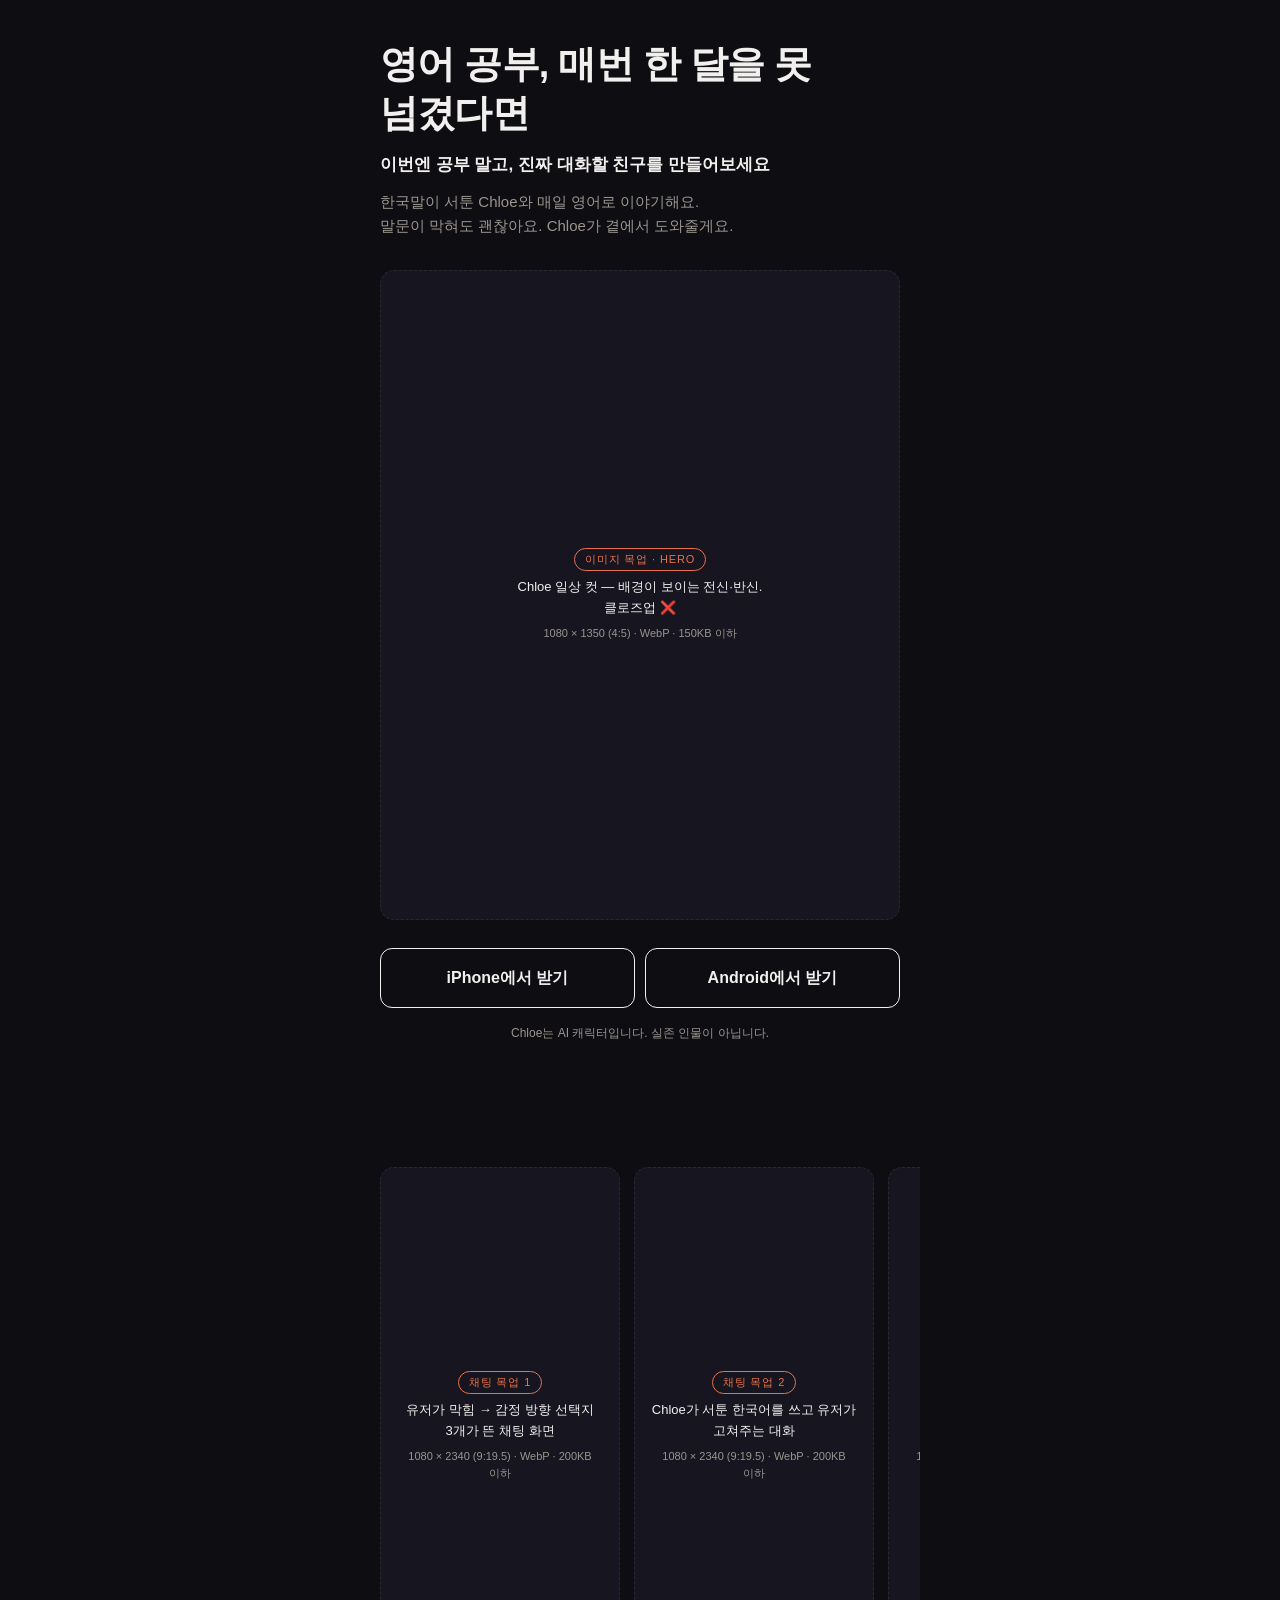
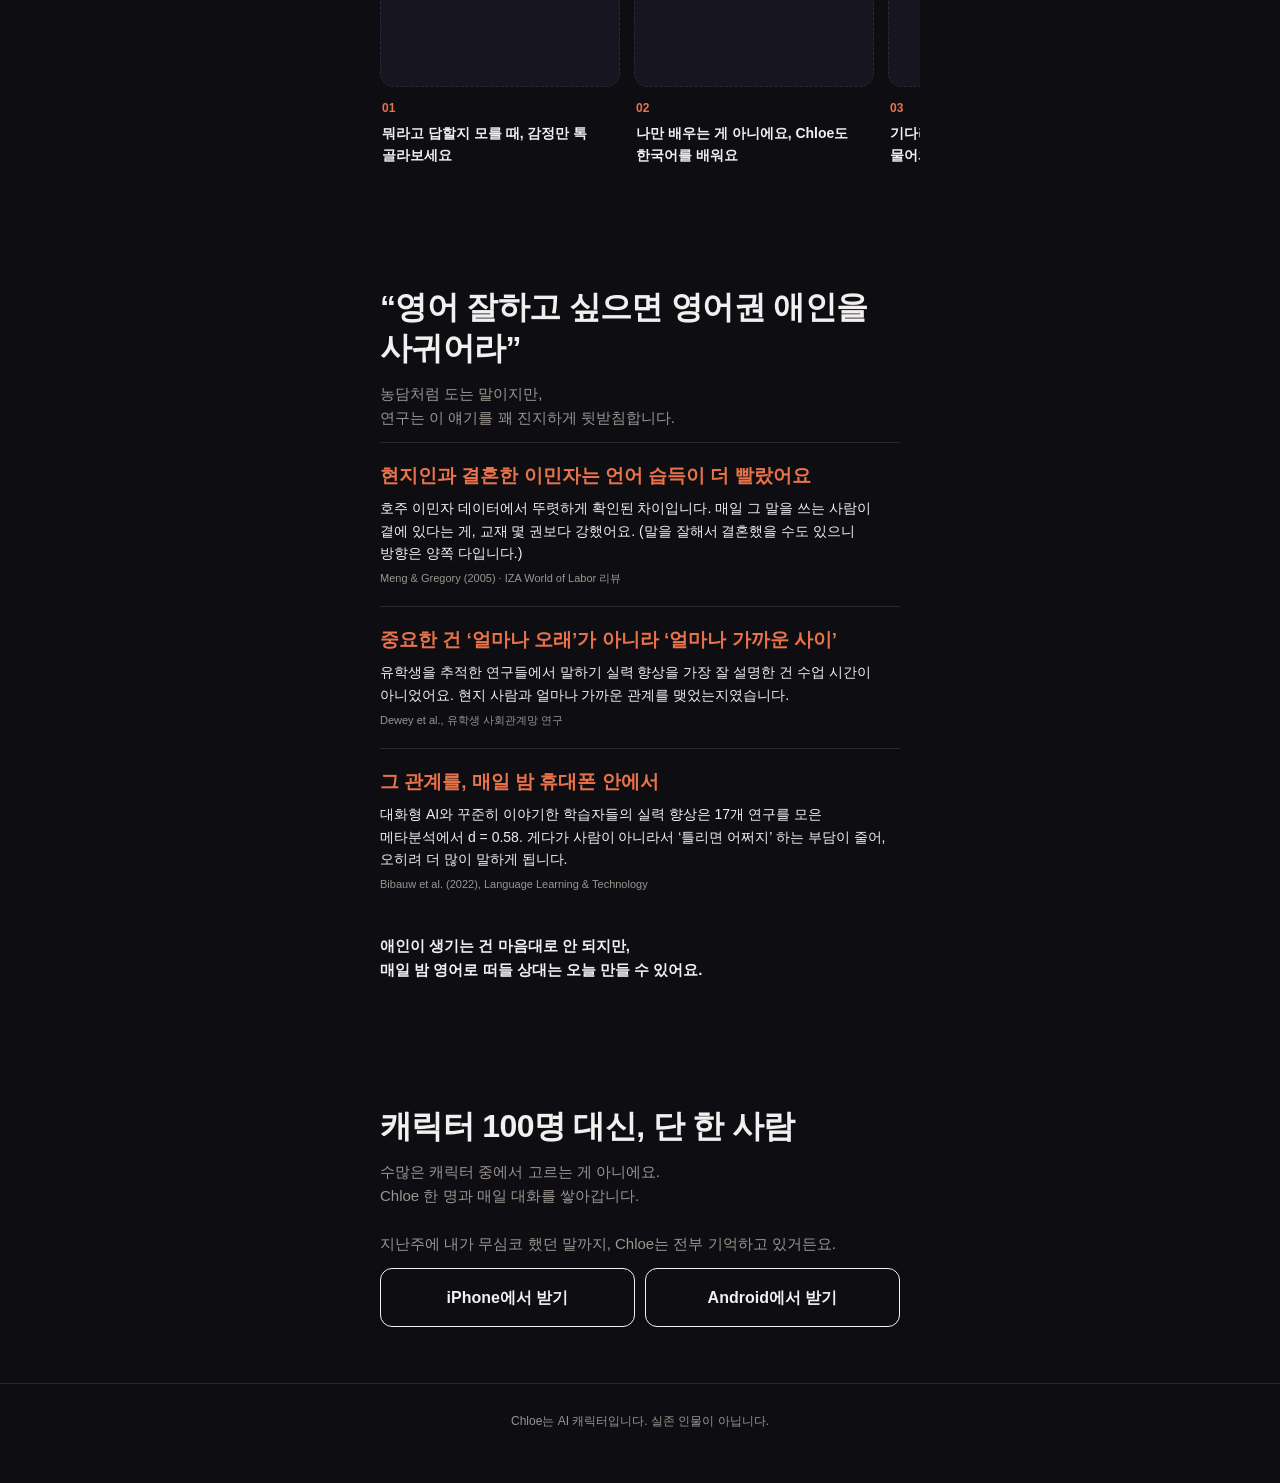
==== a.html @ 4a155a2b "Refactor app.js to simplify landing page script; remove unused copy and HTML structure from index.ht" ====
<!doctype html>
<html lang="ko">
<head>
<meta charset="utf-8">
<meta name="viewport" content="width=device-width, initial-scale=1, viewport-fit=cover">
<title>Chloe</title>
<meta name="robots" content="noindex">
<link rel="stylesheet" href="styles.css">
</head>
<body data-version="a">

<!-- 1스크린 -->
<section class="screen hero">
  <h1>영어 공부, 매번 한 달을 못 넘겼다면</h1>
  <p class="sub">이번엔 공부 말고, 진짜 대화할 친구를 만들어보세요</p>
  <p class="body">한국말이 서툰 Chloe와 매일 영어로 이야기해요.
말문이 막혀도 괜찮아요. Chloe가 곁에서 도와줄게요.</p>

  <div class="mock mock-hero">
    <span class="tag">이미지 목업 · HERO</span>
    <p class="desc">Chloe 일상 컷 — 배경이 보이는 전신·반신. 클로즈업 ❌</p>
    <p class="size">1080 × 1350 (4:5) · WebP · 150KB 이하</p>
  </div>

  <div class="cta">
    <button class="btn" data-download="ios">iPhone에서 받기</button>
    <button class="btn" data-download="android">Android에서 받기</button>
  </div>
  <p class="ai-note">Chloe는 AI 캐릭터입니다. 실존 인물이 아닙니다.</p>
</section>

<!-- 2스크린 -->
<section class="screen chats">
  <div class="chat-rail">
    <div class="chat-item">
      <div class="mock">
        <span class="tag">채팅 목업 1</span>
        <p class="desc">유저가 막힘 → 감정 방향 선택지 3개가 뜬 채팅 화면</p>
        <p class="size">1080 × 2340 (9:19.5) · WebP · 200KB 이하</p>
      </div>
      <p class="caption"><span class="num">01</span>뭐라고 답할지 모를 때, 감정만 톡 골라보세요</p>
    </div>
    <div class="chat-item">
      <div class="mock">
        <span class="tag">채팅 목업 2</span>
        <p class="desc">Chloe가 서툰 한국어를 쓰고 유저가 고쳐주는 대화</p>
        <p class="size">1080 × 2340 (9:19.5) · WebP · 200KB 이하</p>
      </div>
      <p class="caption"><span class="num">02</span>나만 배우는 게 아니에요, Chloe도 한국어를 배워요</p>
    </div>
    <div class="chat-item">
      <div class="mock">
        <span class="tag">채팅 목업 3</span>
        <p class="desc">아침 잠금화면 알림 — 영어 + 한국어 힌트 두 줄</p>
        <p class="size">1080 × 2340 (9:19.5) · WebP · 200KB 이하</p>
      </div>
      <p class="caption"><span class="num">03</span>기다리지 않아도, 먼저 안부를 물어와요</p>
    </div>
  </div>
</section>

<!-- 근거 (A안 전용) -->
<section class="screen proof">
  <h2>“영어 잘하고 싶으면 영어권 애인을 사귀어라”</h2>
  <p class="body">농담처럼 도는 말이지만,
연구는 이 얘기를 꽤 진지하게 뒷받침합니다.</p>

  <div class="proof-item">
    <p class="stat">현지인과 결혼한 이민자는 언어 습득이 더 빨랐어요</p>
    <p class="label">호주 이민자 데이터에서 뚜렷하게 확인된 차이입니다. 매일 그 말을 쓰는 사람이 곁에 있다는 게, 교재 몇 권보다 강했어요. (말을 잘해서 결혼했을 수도 있으니 방향은 양쪽 다입니다.)</p>
    <p class="src">Meng &amp; Gregory (2005) · IZA World of Labor 리뷰</p>
  </div>
  <div class="proof-item">
    <p class="stat">중요한 건 ‘얼마나 오래’가 아니라 ‘얼마나 가까운 사이’</p>
    <p class="label">유학생을 추적한 연구들에서 말하기 실력 향상을 가장 잘 설명한 건 수업 시간이 아니었어요. 현지 사람과 얼마나 가까운 관계를 맺었는지였습니다.</p>
    <p class="src">Dewey et al., 유학생 사회관계망 연구</p>
  </div>
  <div class="proof-item">
    <p class="stat">그 관계를, 매일 밤 휴대폰 안에서</p>
    <p class="label">대화형 AI와 꾸준히 이야기한 학습자들의 실력 향상은 17개 연구를 모은 메타분석에서 d = 0.58. 게다가 사람이 아니라서 ‘틀리면 어쩌지’ 하는 부담이 줄어, 오히려 더 많이 말하게 됩니다.</p>
    <p class="src">Bibauw et al. (2022), Language Learning &amp; Technology</p>
  </div>

  <p class="body proof-close">애인이 생기는 건 마음대로 안 되지만,
매일 밤 영어로 떠들 상대는 오늘 만들 수 있어요.</p>
</section>

<!-- 3스크린 -->
<section class="screen closing">
  <h2>캐릭터 100명 대신, 단 한 사람</h2>
  <p class="body">수많은 캐릭터 중에서 고르는 게 아니에요.
Chloe 한 명과 매일 대화를 쌓아갑니다.

지난주에 내가 무심코 했던 말까지, Chloe는 전부 기억하고 있거든요.</p>
  <div class="cta">
    <button class="btn" data-download="ios">iPhone에서 받기</button>
    <button class="btn" data-download="android">Android에서 받기</button>
  </div>
</section>

<footer>
  <p>Chloe는 AI 캐릭터입니다. 실존 인물이 아닙니다.</p>
</footer>

<!-- 모달 -->
<div class="overlay" data-overlay hidden>
  <div class="modal" role="dialog" aria-modal="true" aria-labelledby="modal-title">
    <button class="close" data-close aria-label="닫기">&times;</button>

    <div data-step="1">
      <h3 id="modal-title">아직 출시 준비 중이에요</h3>
      <p>Chloe는 지금 친구들을 만날 준비를 열심히 하고 있어요.<br>이메일을 남겨주시면 정식 출시 때 <b>첫 달 50% 할인 쿠폰</b>을 가장 먼저 보내드릴게요.</p>
      <form data-email-form>
        <input type="email" name="email" required autocomplete="email" placeholder="이메일 주소를 입력해 주세요" aria-label="이메일 주소">
        <button class="btn btn-primary" type="submit">할인 쿠폰 &amp; 알림 받기</button>
      </form>
    </div>

    <div data-step="2" hidden>
      <h3>고맙습니다 ✓</h3>
      <p>출시되는 날, 50% 할인 쿠폰과 함께 가장 먼저 연락드릴게요.</p>
      <button class="btn btn-primary" data-close>닫기</button>
    </div>
  </div>
</div>

<script src="app.js"></script>
</body>
</html>
---- styles.css ----
:root{
  --bg:#0e0d12; --fg:#f2f0ee; --dim:#9a958f; --line:#2a2830;
  --accent:#e8734a; --card:#171520;
}
*{box-sizing:border-box}
[hidden]{display:none!important}
html{-webkit-text-size-adjust:100%}
body{
  margin:0; background:var(--bg); color:var(--fg);
  font-family:-apple-system,BlinkMacSystemFont,"Apple SD Gothic Neo","Pretendard",
    "Noto Sans KR","Malgun Gothic",sans-serif;
  line-height:1.6; word-break:keep-all;
}
h1,h2,h3{margin:0 0 12px; line-height:1.3; letter-spacing:-.02em}
p{margin:0 0 12px}

.screen{padding:56px 20px; max-width:560px; margin:0 auto}
.hero{min-height:100svh; display:flex; flex-direction:column; justify-content:center; padding-top:40px}
h1{font-size:30px; font-weight:800}
h2{font-size:26px; font-weight:800}
.sub{font-size:17px; color:var(--fg); font-weight:600; white-space:pre-line}
.body{font-size:15px; color:var(--dim); white-space:pre-line}

/* 이미지 목업 */
.mock{
  border:1px dashed var(--line); border-radius:14px; background:var(--card);
  display:flex; flex-direction:column; align-items:center; justify-content:center;
  text-align:center; padding:16px; gap:6px; color:var(--dim);
}
.mock-hero{aspect-ratio:4/5; width:100%; margin:20px 0 28px}
.mock .tag{
  font-size:11px; letter-spacing:.08em; color:var(--accent);
  border:1px solid var(--accent); border-radius:99px; padding:2px 10px;
}
.mock .desc{font-size:13px; color:var(--fg); margin:0; max-width:34ch}
.mock .size{font-size:11px; color:var(--dim); margin:0; font-variant-numeric:tabular-nums}

/* CTA */
.cta{display:flex; flex-direction:column; gap:10px}
.btn{
  font:inherit; font-weight:700; font-size:16px; color:var(--fg);
  background:transparent; border:1.5px solid var(--fg); border-radius:12px;
  padding:16px; cursor:pointer; width:100%;
}
.btn:active{transform:scale(.985)}
.btn-primary{background:var(--accent); border-color:var(--accent); color:#fff}
.ai-note{margin-top:16px; font-size:12px; color:var(--dim); text-align:center}

/* 2스크린 채팅 목업 */
.chats{padding-left:0; padding-right:0}
.chat-rail{
  display:flex; gap:14px; overflow-x:auto; scroll-snap-type:x mandatory;
  padding:0 20px 8px; -webkit-overflow-scrolling:touch;
}
.chat-rail::-webkit-scrollbar{display:none}
.chat-item{flex:0 0 74%; max-width:280px; scroll-snap-align:center}
.chat-item .mock{aspect-ratio:9/19.5}
.caption{font-size:14px; font-weight:600; margin:12px 2px 0}
.num{color:var(--accent); font-size:12px; font-weight:700; display:block; margin-bottom:4px}

/* 근거 섹션 */
.proof-item{border-top:1px solid var(--line); padding:18px 0}
.proof-item .stat{font-size:19px; font-weight:800; color:var(--accent); margin:0 0 6px}
.proof-item .label{font-size:14px; margin:0 0 6px}
.proof-close{margin-top:22px; color:var(--fg); font-weight:600}
.proof-item .src{font-size:11px; color:var(--dim); margin:0}

footer{padding:28px 20px 40px; text-align:center; color:var(--dim); font-size:12px; border-top:1px solid var(--line)}

/* 모달 */
.overlay{
  position:fixed; inset:0; background:rgba(0,0,0,.72); z-index:10;
  display:flex; align-items:flex-end; justify-content:center; padding:0;
}
.modal{
  background:var(--card); border-radius:20px 20px 0 0; padding:28px 20px 32px;
  width:100%; max-width:480px; position:relative;
  animation:up .22s ease-out;
}
@keyframes up{from{transform:translateY(24px); opacity:0}}
.modal h3{font-size:21px}
.modal p{font-size:14px; color:var(--dim)}
.close{
  position:absolute; top:10px; right:12px; background:none; border:0;
  color:var(--dim); font-size:26px; line-height:1; cursor:pointer; padding:6px;
}
input[type=email]{
  font:inherit; width:100%; padding:15px; margin:16px 0 10px;
  background:var(--bg); border:1px solid var(--line); border-radius:12px; color:var(--fg);
}
input[type=email]:focus{outline:none; border-color:var(--accent)}

@media (min-width:600px){
  h1{font-size:38px} h2{font-size:32px}
  .cta{flex-direction:row}
  .overlay{align-items:center; padding:20px}
  .modal{border-radius:20px}
  .chat-item{flex:0 0 240px}
}
@media (prefers-reduced-motion:reduce){*{animation:none!important}}
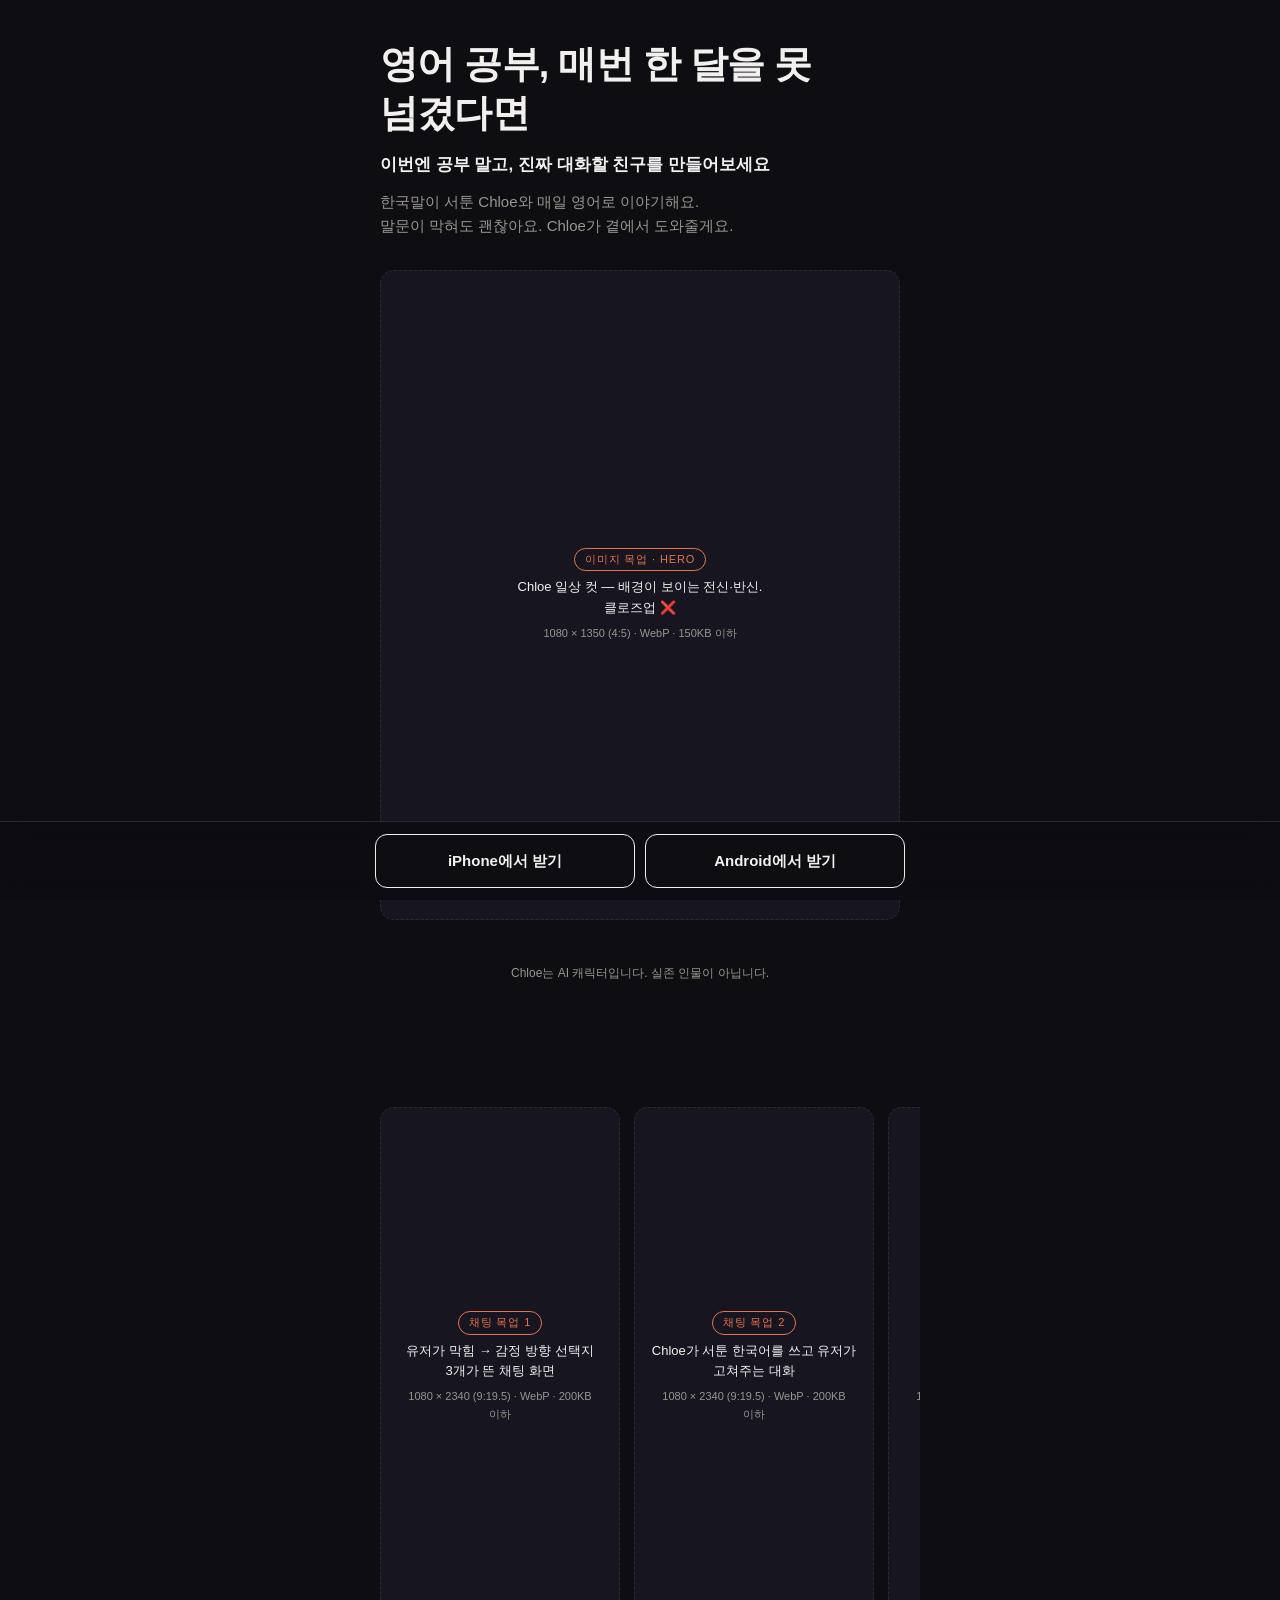
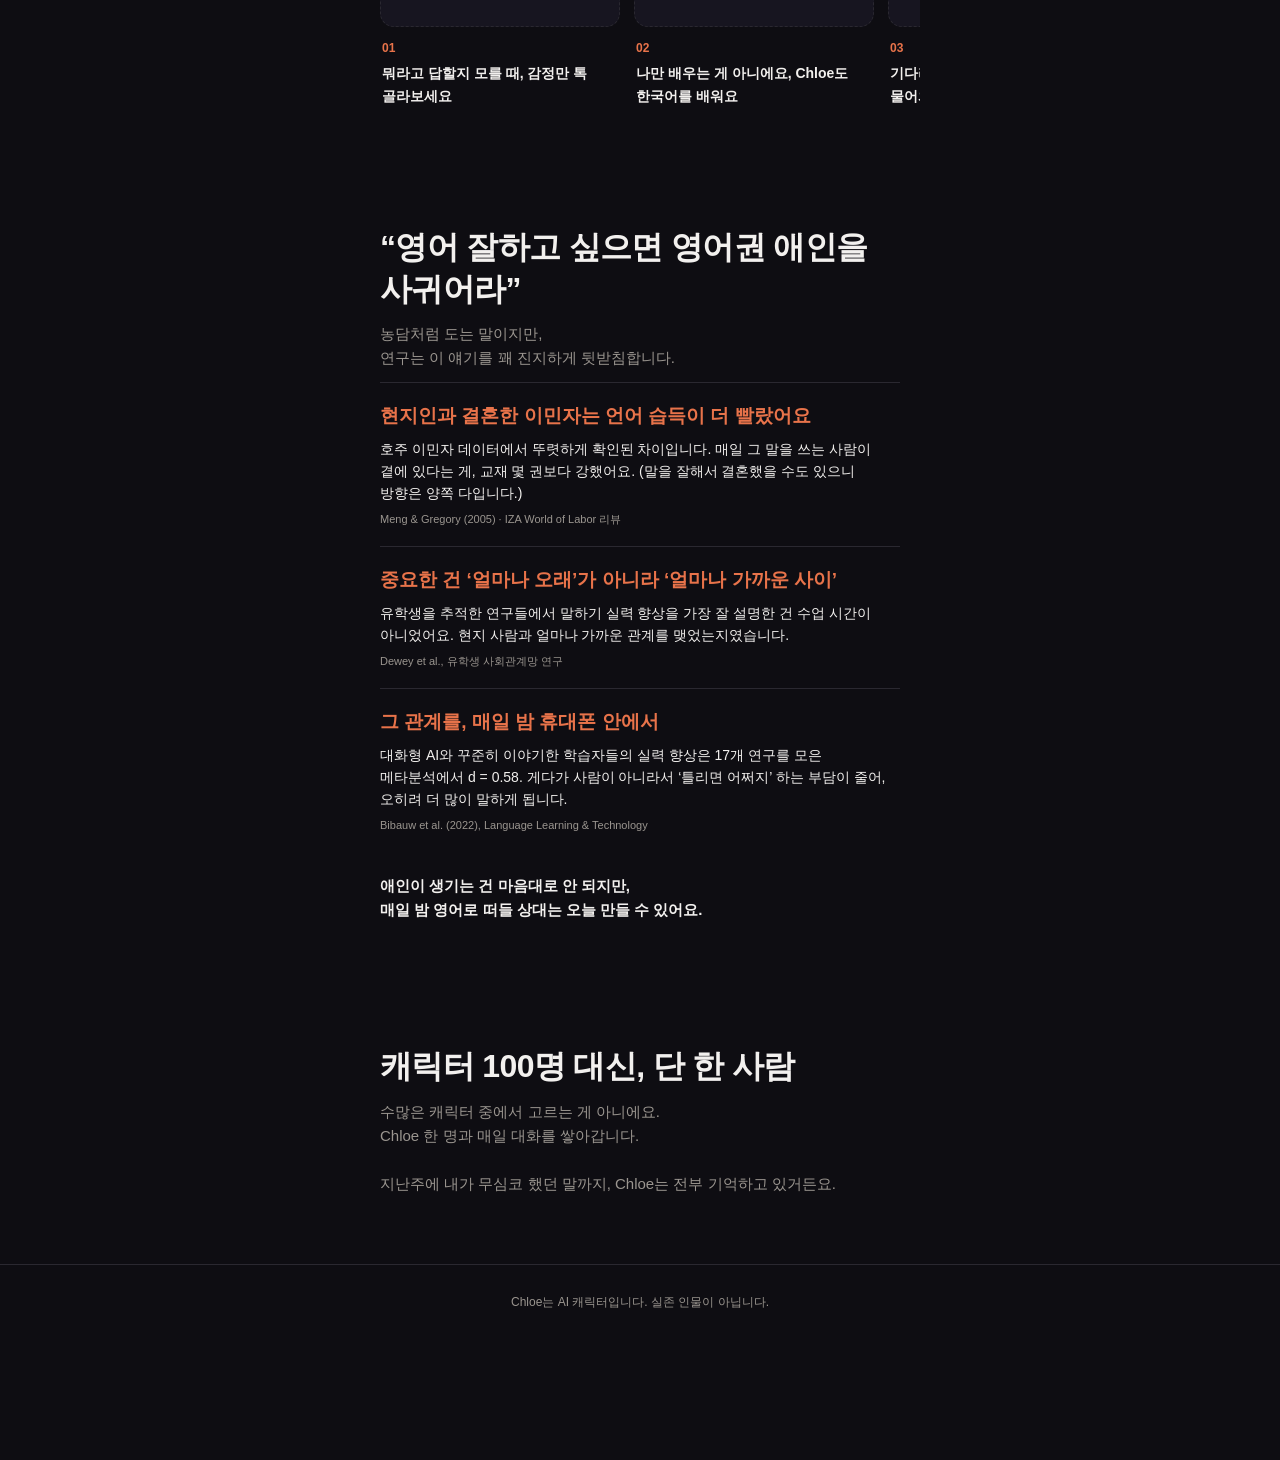
==== commit 0455e591: "Refactor a.html and b.html to replace duplicate CTA sections with a single fixed CTA at the bottom; " ====
--- a/a.html
+++ b/a.html
@@ -22,10 +22,6 @@
     <p class="size">1080 × 1350 (4:5) · WebP · 150KB 이하</p>
   </div>
 
-  <div class="cta">
-    <button class="btn" data-download="ios">iPhone에서 받기</button>
-    <button class="btn" data-download="android">Android에서 받기</button>
-  </div>
   <p class="ai-note">Chloe는 AI 캐릭터입니다. 실존 인물이 아닙니다.</p>
 </section>
 
@@ -92,11 +88,13 @@
 Chloe 한 명과 매일 대화를 쌓아갑니다.
 
 지난주에 내가 무심코 했던 말까지, Chloe는 전부 기억하고 있거든요.</p>
-  <div class="cta">
-    <button class="btn" data-download="ios">iPhone에서 받기</button>
-    <button class="btn" data-download="android">Android에서 받기</button>
-  </div>
 </section>
+
+<!-- 하단 고정 CTA (페이지당 하나) -->
+<div class="cta cta-fixed">
+  <button class="btn" data-download="ios">iPhone에서 받기</button>
+  <button class="btn" data-download="android">Android에서 받기</button>
+</div>
 
 <footer>
   <p>Chloe는 AI 캐릭터입니다. 실존 인물이 아닙니다.</p>
--- a/styles.css
+++ b/styles.css
@@ -44,6 +44,14 @@
 }
 .btn:active{transform:scale(.985)}
 .btn-primary{background:var(--accent); border-color:var(--accent); color:#fff}
+.cta-fixed{
+  position:fixed; left:0; right:0; bottom:0; z-index:5; flex-direction:row; justify-content:center;
+  padding:12px 16px calc(12px + env(safe-area-inset-bottom));
+  background:rgba(14,13,18,.92); backdrop-filter:blur(12px);
+  border-top:1px solid var(--line);
+}
+.cta-fixed .btn{font-size:15px; padding:14px 8px; white-space:nowrap; background:var(--bg); max-width:260px}
+body{padding-bottom:96px}
 .ai-note{margin-top:16px; font-size:12px; color:var(--dim); text-align:center}
 
 /* 2스크린 채팅 목업 */
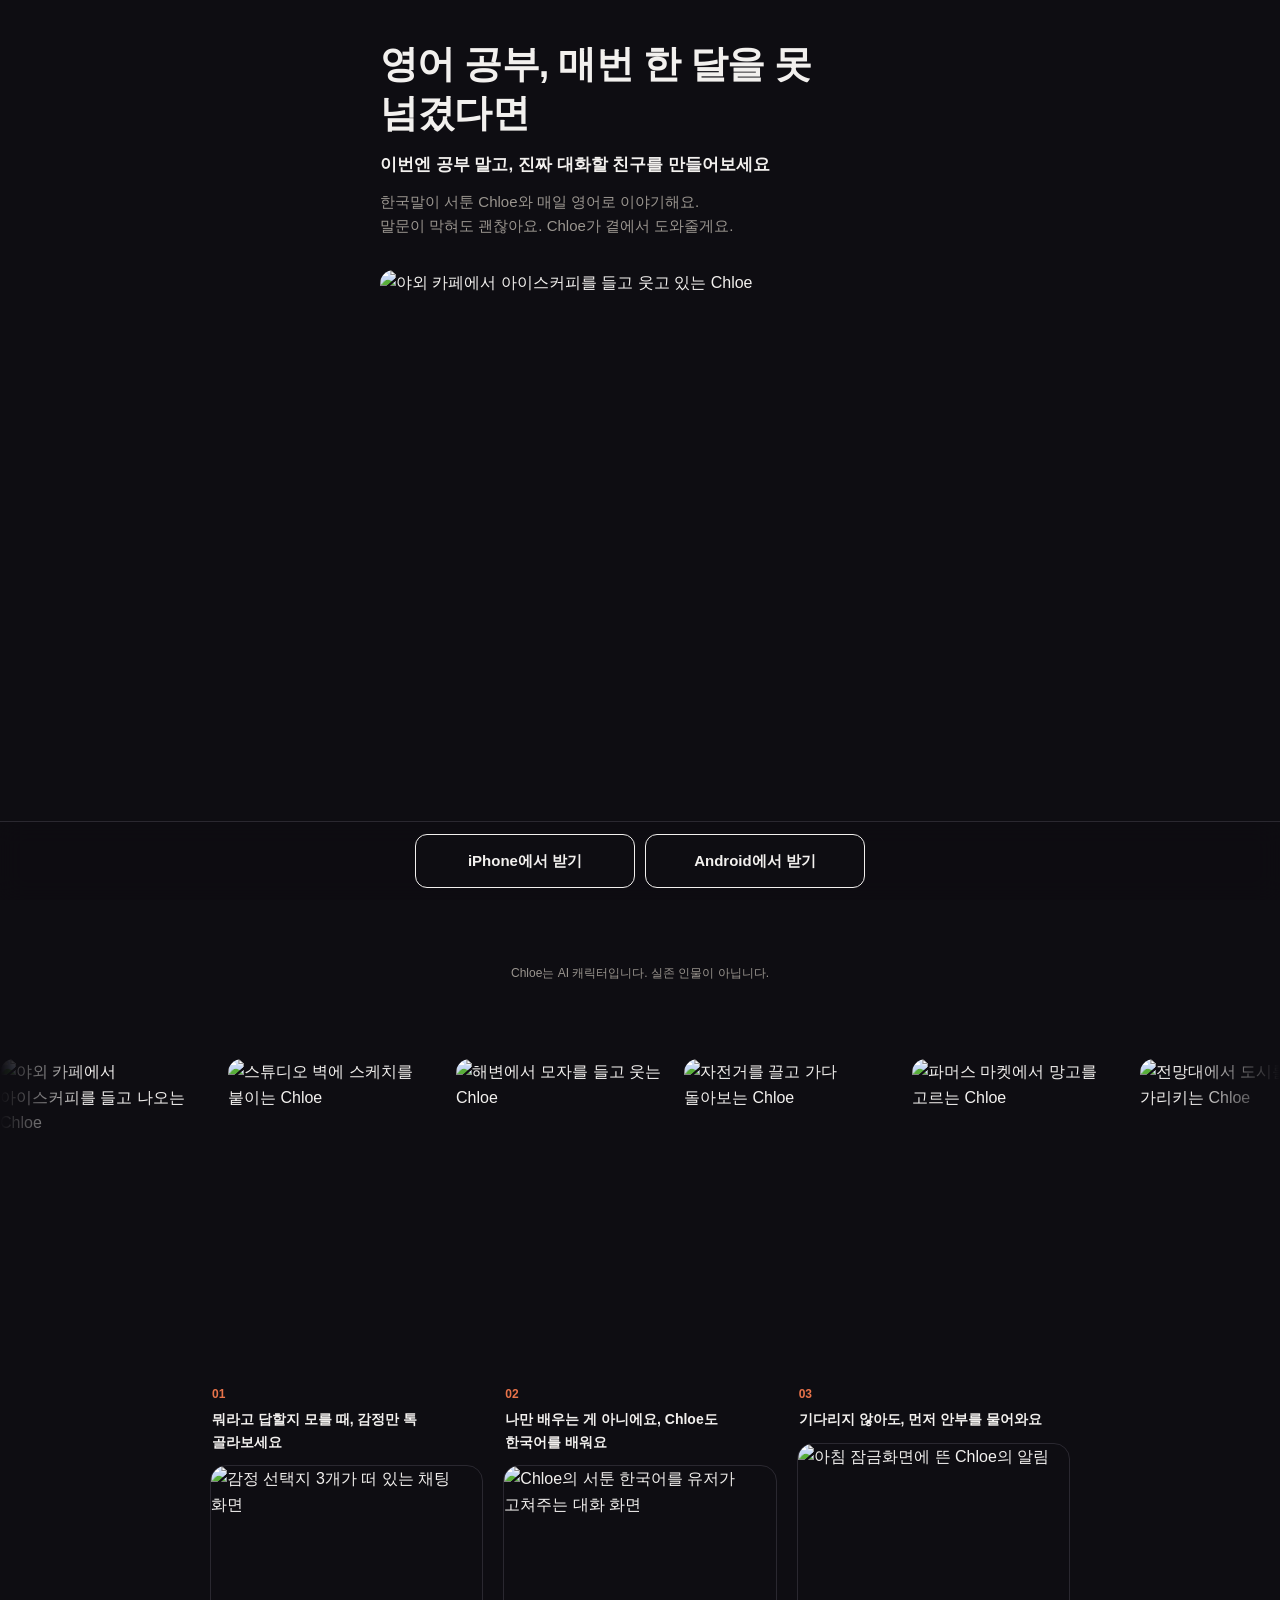
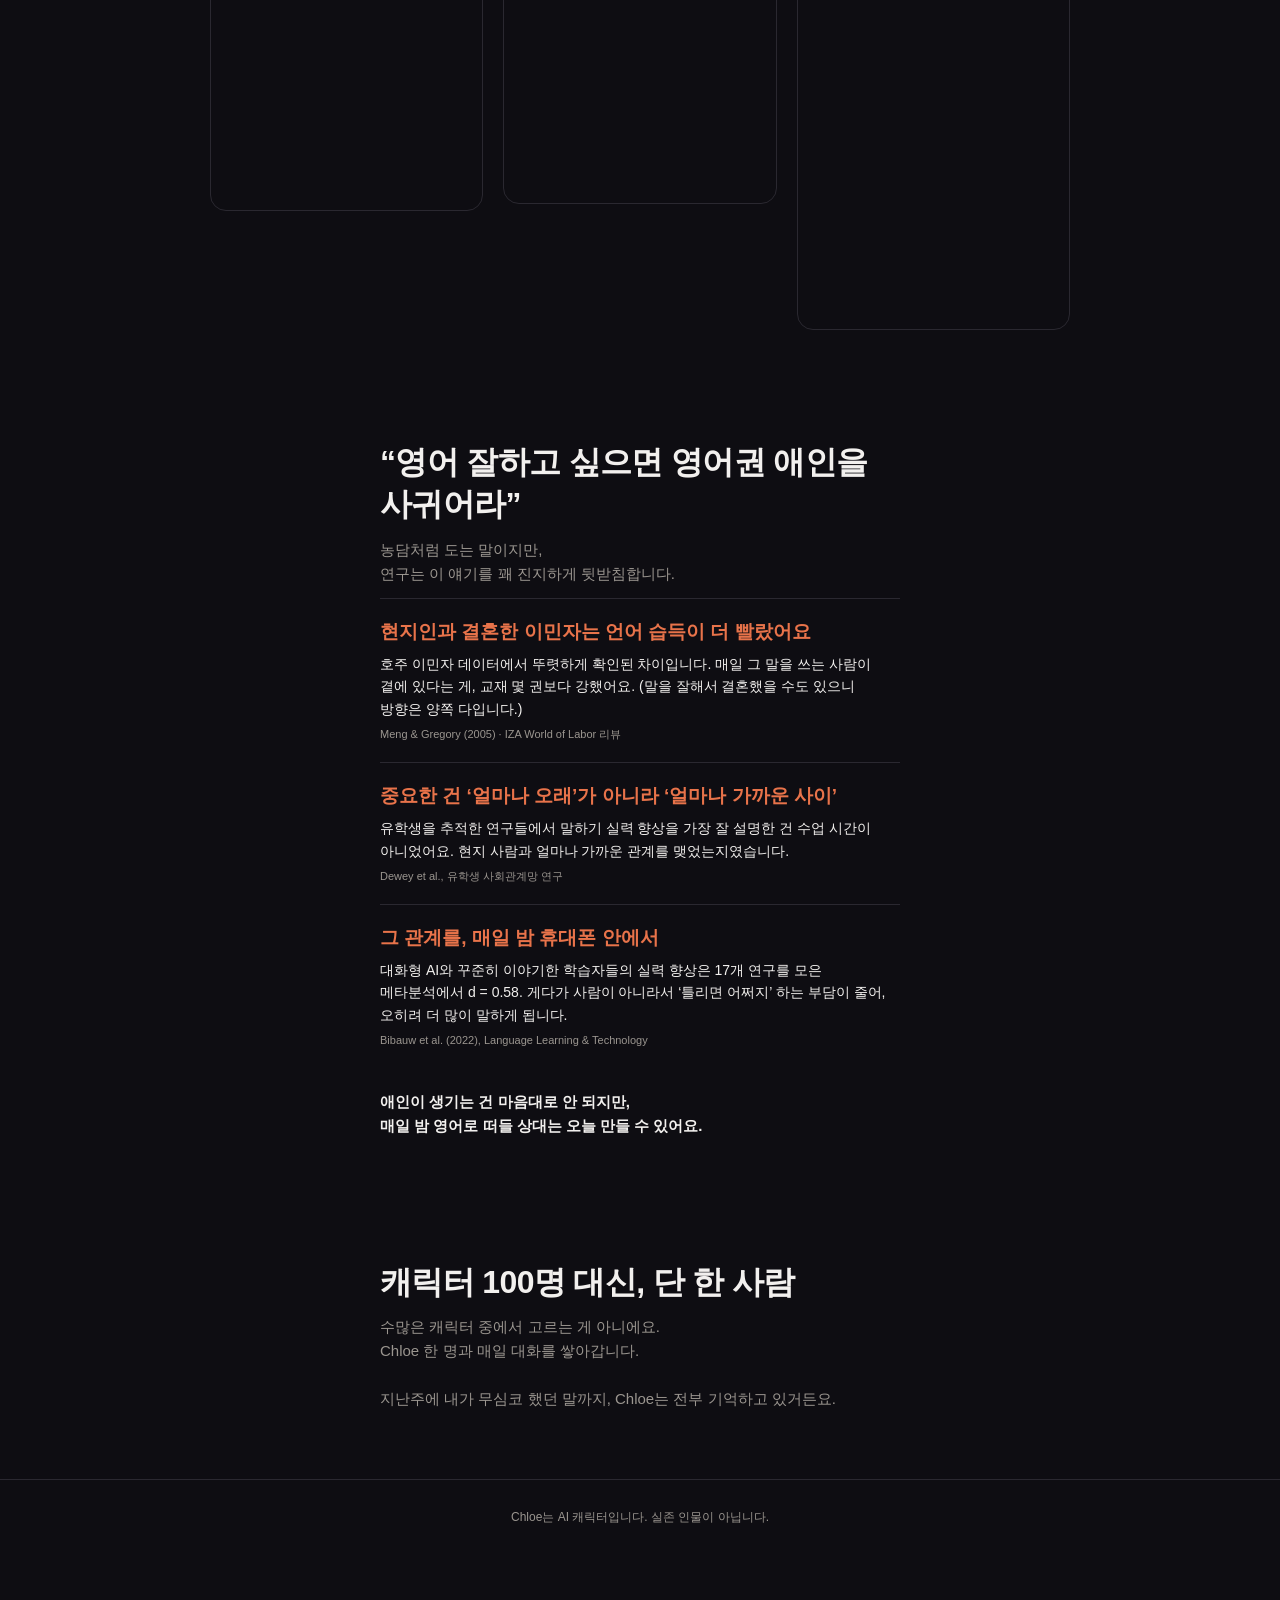
==== commit 9524efdc: "Enhance a.html and b.html by replacing mock elements with actual images, adding a gallery section fo" ====
--- a/a.html
+++ b/a.html
@@ -16,41 +16,55 @@
   <p class="body">한국말이 서툰 Chloe와 매일 영어로 이야기해요.
 말문이 막혀도 괜찮아요. Chloe가 곁에서 도와줄게요.</p>
 
-  <div class="mock mock-hero">
-    <span class="tag">이미지 목업 · HERO</span>
-    <p class="desc">Chloe 일상 컷 — 배경이 보이는 전신·반신. 클로즈업 ❌</p>
-    <p class="size">1080 × 1350 (4:5) · WebP · 150KB 이하</p>
-  </div>
+  <img class="hero-img" src="img/chloe-hero.png" width="1024" height="1280"
+       alt="야외 카페에서 아이스커피를 들고 웃고 있는 Chloe" fetchpriority="high">
 
   <p class="ai-note">Chloe는 AI 캐릭터입니다. 실존 인물이 아닙니다.</p>
 </section>
 
+<!-- Chloe 사진 (A/B 공통) -->
+<section class="gallery" aria-label="Chloe 사진">
+  <div class="gallery-track">
+    <img src="img/g-1.webp" width="560" height="700" alt="야외 카페에서 아이스커피를 들고 나오는 Chloe">
+    <img src="img/g-2.webp" width="560" height="700" alt="스튜디오 벽에 스케치를 붙이는 Chloe">
+    <img src="img/g-3.webp" width="560" height="700" alt="해변에서 모자를 들고 웃는 Chloe">
+    <img src="img/g-4.webp" width="560" height="700" alt="자전거를 끌고 가다 돌아보는 Chloe">
+    <img src="img/g-5.webp" width="560" height="700" alt="파머스 마켓에서 망고를 고르는 Chloe" loading="lazy">
+    <img src="img/g-6.webp" width="560" height="700" alt="전망대에서 도시를 가리키는 Chloe" loading="lazy">
+    <img src="img/g-7.webp" width="560" height="700" alt="야외 테라스에서 브런치를 앞에 두고 웃는 Chloe" loading="lazy">
+    <img src="img/g-8.webp" width="560" height="700" alt="발코니에서 화분에 물을 주는 Chloe" loading="lazy">
+    <img src="img/g-9.webp" width="560" height="700" alt="비 오는 창가에서 머그컵을 든 Chloe" loading="lazy">
+    <img src="img/g-10.webp" width="560" height="700" alt="자카란다 꽃길을 걷고 있는 Chloe" loading="lazy">
+    <img src="img/g-1.webp" width="560" height="700" aria-hidden="true" alt="" loading="lazy">
+    <img src="img/g-2.webp" width="560" height="700" aria-hidden="true" alt="" loading="lazy">
+    <img src="img/g-3.webp" width="560" height="700" aria-hidden="true" alt="" loading="lazy">
+    <img src="img/g-4.webp" width="560" height="700" aria-hidden="true" alt="" loading="lazy">
+    <img src="img/g-5.webp" width="560" height="700" aria-hidden="true" alt="" loading="lazy">
+    <img src="img/g-6.webp" width="560" height="700" aria-hidden="true" alt="" loading="lazy">
+    <img src="img/g-7.webp" width="560" height="700" aria-hidden="true" alt="" loading="lazy">
+    <img src="img/g-8.webp" width="560" height="700" aria-hidden="true" alt="" loading="lazy">
+    <img src="img/g-9.webp" width="560" height="700" aria-hidden="true" alt="" loading="lazy">
+    <img src="img/g-10.webp" width="560" height="700" aria-hidden="true" alt="" loading="lazy">
+  </div>
+</section>
+
 <!-- 2스크린 -->
 <section class="screen chats">
-  <div class="chat-rail">
+  <div class="chat-grid">
     <div class="chat-item">
-      <div class="mock">
-        <span class="tag">채팅 목업 1</span>
-        <p class="desc">유저가 막힘 → 감정 방향 선택지 3개가 뜬 채팅 화면</p>
-        <p class="size">1080 × 2340 (9:19.5) · WebP · 200KB 이하</p>
-      </div>
       <p class="caption"><span class="num">01</span>뭐라고 답할지 모를 때, 감정만 톡 골라보세요</p>
+      <img class="chat-img" src="img/chat-a1.webp" width="800" height="1013"
+           alt="감정 선택지 3개가 떠 있는 채팅 화면" loading="lazy">
     </div>
     <div class="chat-item">
-      <div class="mock">
-        <span class="tag">채팅 목업 2</span>
-        <p class="desc">Chloe가 서툰 한국어를 쓰고 유저가 고쳐주는 대화</p>
-        <p class="size">1080 × 2340 (9:19.5) · WebP · 200KB 이하</p>
-      </div>
       <p class="caption"><span class="num">02</span>나만 배우는 게 아니에요, Chloe도 한국어를 배워요</p>
+      <img class="chat-img" src="img/chat-a2.webp" width="800" height="992"
+           alt="Chloe의 서툰 한국어를 유저가 고쳐주는 대화 화면" loading="lazy">
     </div>
     <div class="chat-item">
-      <div class="mock">
-        <span class="tag">채팅 목업 3</span>
-        <p class="desc">아침 잠금화면 알림 — 영어 + 한국어 힌트 두 줄</p>
-        <p class="size">1080 × 2340 (9:19.5) · WebP · 200KB 이하</p>
-      </div>
       <p class="caption"><span class="num">03</span>기다리지 않아도, 먼저 안부를 물어와요</p>
+      <img class="chat-img" src="img/chat-a3.webp" width="800" height="1432"
+           alt="아침 잠금화면에 뜬 Chloe의 알림" loading="lazy">
     </div>
   </div>
 </section>
--- a/styles.css
+++ b/styles.css
@@ -21,19 +21,12 @@
 .sub{font-size:17px; color:var(--fg); font-weight:600; white-space:pre-line}
 .body{font-size:15px; color:var(--dim); white-space:pre-line}
 
-/* 이미지 목업 */
-.mock{
-  border:1px dashed var(--line); border-radius:14px; background:var(--card);
-  display:flex; flex-direction:column; align-items:center; justify-content:center;
-  text-align:center; padding:16px; gap:6px; color:var(--dim);
+.hero-img{
+  width:100%; height:auto;   /* width/height 속성이 aspect-ratio를 이기지 않도록 */
+  aspect-ratio:4/5; object-fit:cover; display:block;
+  flex:none;                 /* 히어로가 flex column이라 안 막으면 높이가 눌려 잘림 */
+  border-radius:14px; margin:20px 0 28px;
 }
-.mock-hero{aspect-ratio:4/5; width:100%; margin:20px 0 28px}
-.mock .tag{
-  font-size:11px; letter-spacing:.08em; color:var(--accent);
-  border:1px solid var(--accent); border-radius:99px; padding:2px 10px;
-}
-.mock .desc{font-size:13px; color:var(--fg); margin:0; max-width:34ch}
-.mock .size{font-size:11px; color:var(--dim); margin:0; font-variant-numeric:tabular-nums}
 
 /* CTA */
 .cta{display:flex; flex-direction:column; gap:10px}
@@ -50,26 +43,62 @@
   background:rgba(14,13,18,.92); backdrop-filter:blur(12px);
   border-top:1px solid var(--line);
 }
-.cta-fixed .btn{font-size:15px; padding:14px 8px; white-space:nowrap; background:var(--bg); max-width:260px}
+.cta-fixed .btn{flex:1 1 0; width:auto; min-width:0; max-width:220px;
+  font-size:15px; padding:14px 6px; white-space:nowrap; background:var(--bg)}
 body{padding-bottom:96px}
 .ai-note{margin-top:16px; font-size:12px; color:var(--dim); text-align:center}
 
-/* 2스크린 채팅 목업 */
-.chats{padding-left:0; padding-right:0}
-.chat-rail{
-  display:flex; gap:14px; overflow-x:auto; scroll-snap-type:x mandatory;
-  padding:0 20px 8px; -webkit-overflow-scrolling:touch;
+/* 2스크린 채팅 목업 — 모바일은 세로 스택, 데스크톱은 3열 */
+.chat-grid{display:grid; gap:34px}
+.chat-img{
+  width:100%; height:auto; display:block;
+  border-radius:16px; border:1px solid var(--line);
 }
-.chat-rail::-webkit-scrollbar{display:none}
-.chat-item{flex:0 0 74%; max-width:280px; scroll-snap-align:center}
-.chat-item .mock{aspect-ratio:9/19.5}
-.caption{font-size:14px; font-weight:600; margin:12px 2px 0}
+.caption{font-size:15px; font-weight:600; margin:0 2px 12px}
 .num{color:var(--accent); font-size:12px; font-weight:700; display:block; margin-bottom:4px}
+
+/* Chloe 사진 슬라이더 — 트랙을 2벌 붙여 -50% 이동시키면 이음매 없이 반복 */
+.gallery{
+  overflow:hidden; padding:8px 0 0;
+  -webkit-mask-image:linear-gradient(90deg,transparent,#000 7%,#000 93%,transparent);
+          mask-image:linear-gradient(90deg,transparent,#000 7%,#000 93%,transparent);
+}
+.gallery-track{display:flex; gap:12px; width:max-content; animation:slide 55s linear infinite}
+.gallery-track img{
+  height:270px; width:auto; aspect-ratio:4/5; object-fit:cover;
+  border-radius:14px; display:block; flex:none;
+}
+@keyframes slide{to{transform:translateX(calc(-50% - 6px))}}
+.gallery:hover .gallery-track{animation-play-state:paused}
+@media (prefers-reduced-motion:reduce){
+  .gallery{overflow-x:auto; mask-image:none; -webkit-mask-image:none}
+}
 
 /* 근거 섹션 */
 .proof-item{border-top:1px solid var(--line); padding:18px 0}
 .proof-item .stat{font-size:19px; font-weight:800; color:var(--accent); margin:0 0 6px}
 .proof-item .label{font-size:14px; margin:0 0 6px}
+/* 지식그래프 */
+.graph{margin:24px 0 0}
+.graph svg{width:100%; height:auto; display:block}
+.graph .edge{stroke:var(--line); stroke-width:1}
+.graph .edge.strong{stroke:var(--accent); stroke-opacity:.5}
+.graph .edge.faint{stroke:var(--line); stroke-opacity:.45}
+.graph .dot{fill:var(--dim); opacity:.6}
+.graph .leaf{fill:var(--dim)}
+.graph .hub{fill:var(--card); stroke:var(--dim); stroke-width:1.5}
+.graph .core{fill:var(--accent)}
+.graph .halo{fill:var(--accent); opacity:.18; animation:breathe 3.4s ease-in-out infinite}
+@keyframes breathe{50%{r:34px; opacity:.05}}
+.graph text{
+  fill:var(--fg); font-size:13px; font-weight:600; text-anchor:middle;
+  paint-order:stroke; stroke:var(--bg); stroke-width:3.5px; stroke-linejoin:round; /* 선·점 위에서도 읽히게 */
+}
+.graph .t-sm{fill:var(--dim); font-size:11px; font-weight:400}
+.graph .t-rel{fill:var(--accent); font-size:9.5px; font-weight:400; opacity:.85}
+.graph .t-core{fill:#fff; font-size:15px; font-weight:700}
+.graph figcaption{margin-top:10px; font-size:11px; color:var(--dim); text-align:center}
+
 .proof-close{margin-top:22px; color:var(--fg); font-weight:600}
 .proof-item .src{font-size:11px; color:var(--dim); margin:0}
 
@@ -103,6 +132,10 @@
   .cta{flex-direction:row}
   .overlay{align-items:center; padding:20px}
   .modal{border-radius:20px}
-  .chat-item{flex:0 0 240px}
+}
+@media (min-width:900px){
+  .chats{max-width:900px}
+  .chat-grid{grid-template-columns:repeat(3,1fr); gap:20px; align-items:start}
+  .caption{font-size:14px}
 }
 @media (prefers-reduced-motion:reduce){*{animation:none!important}}
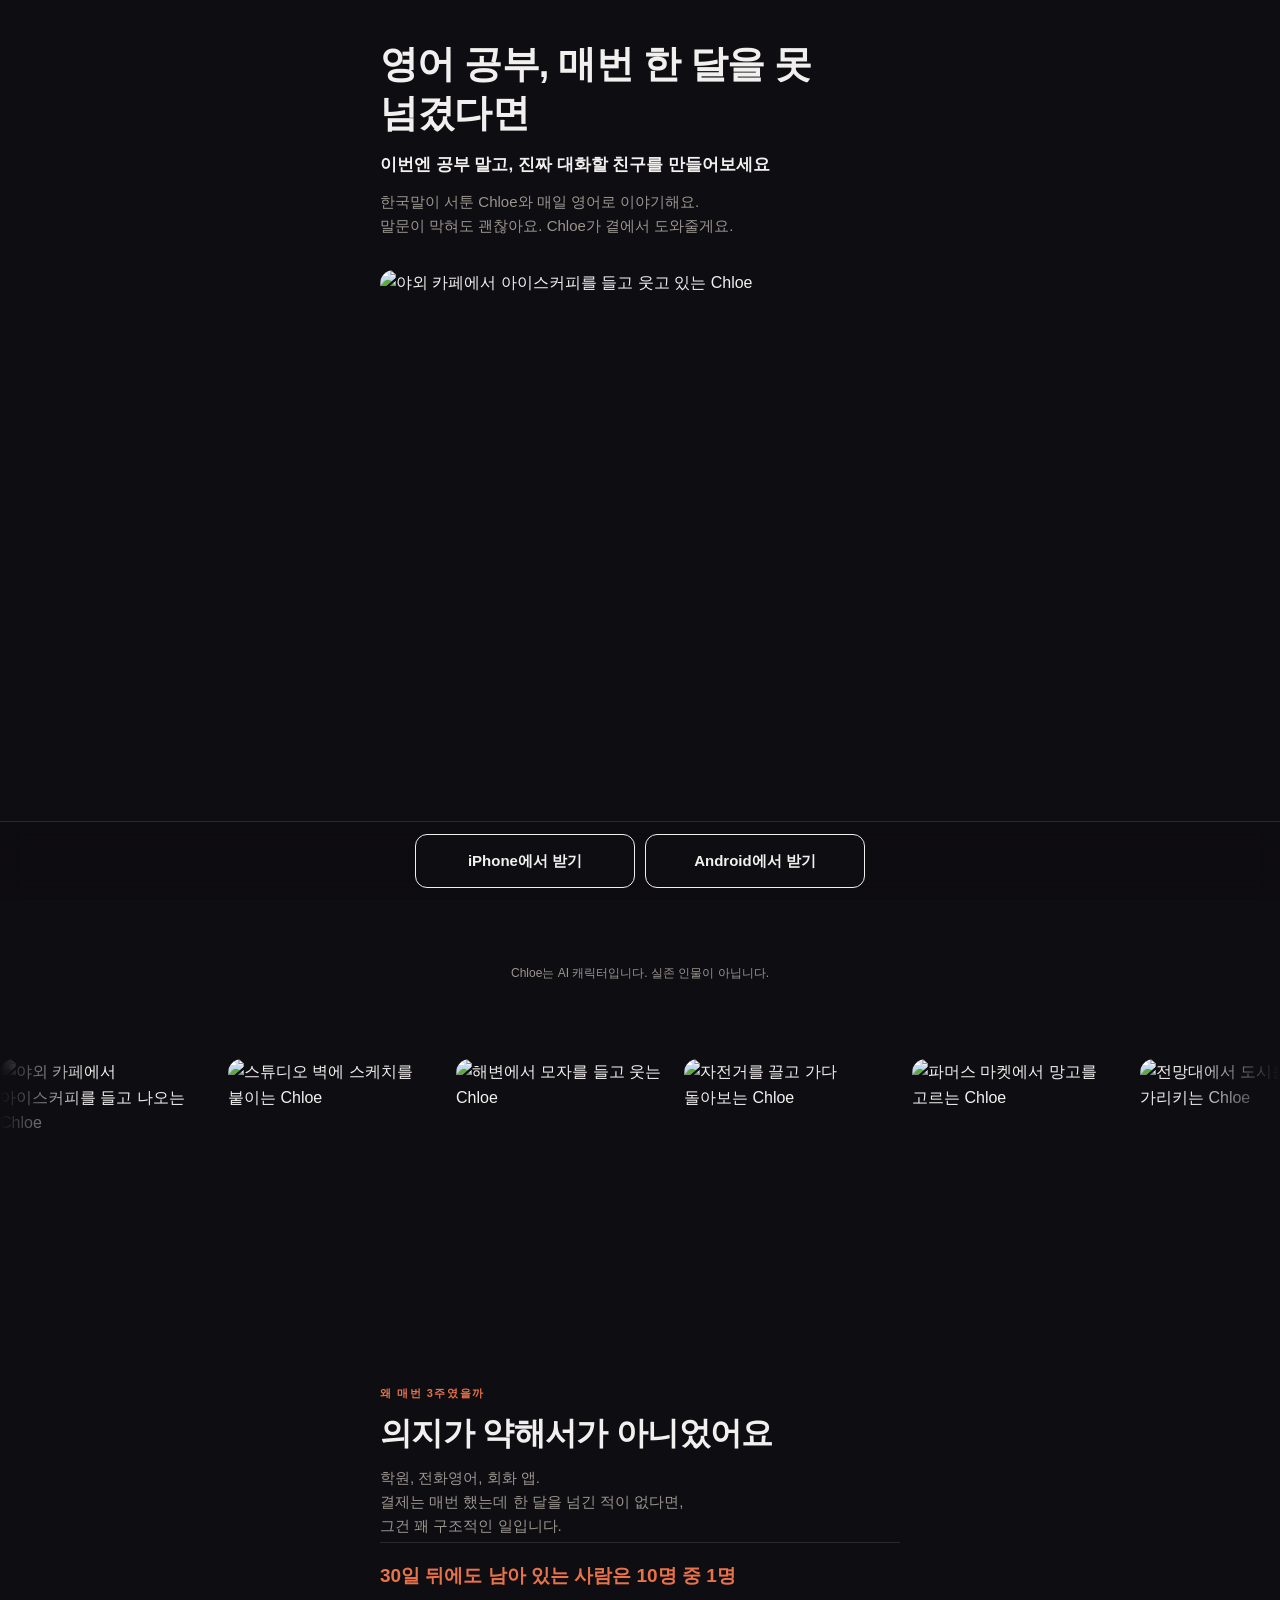
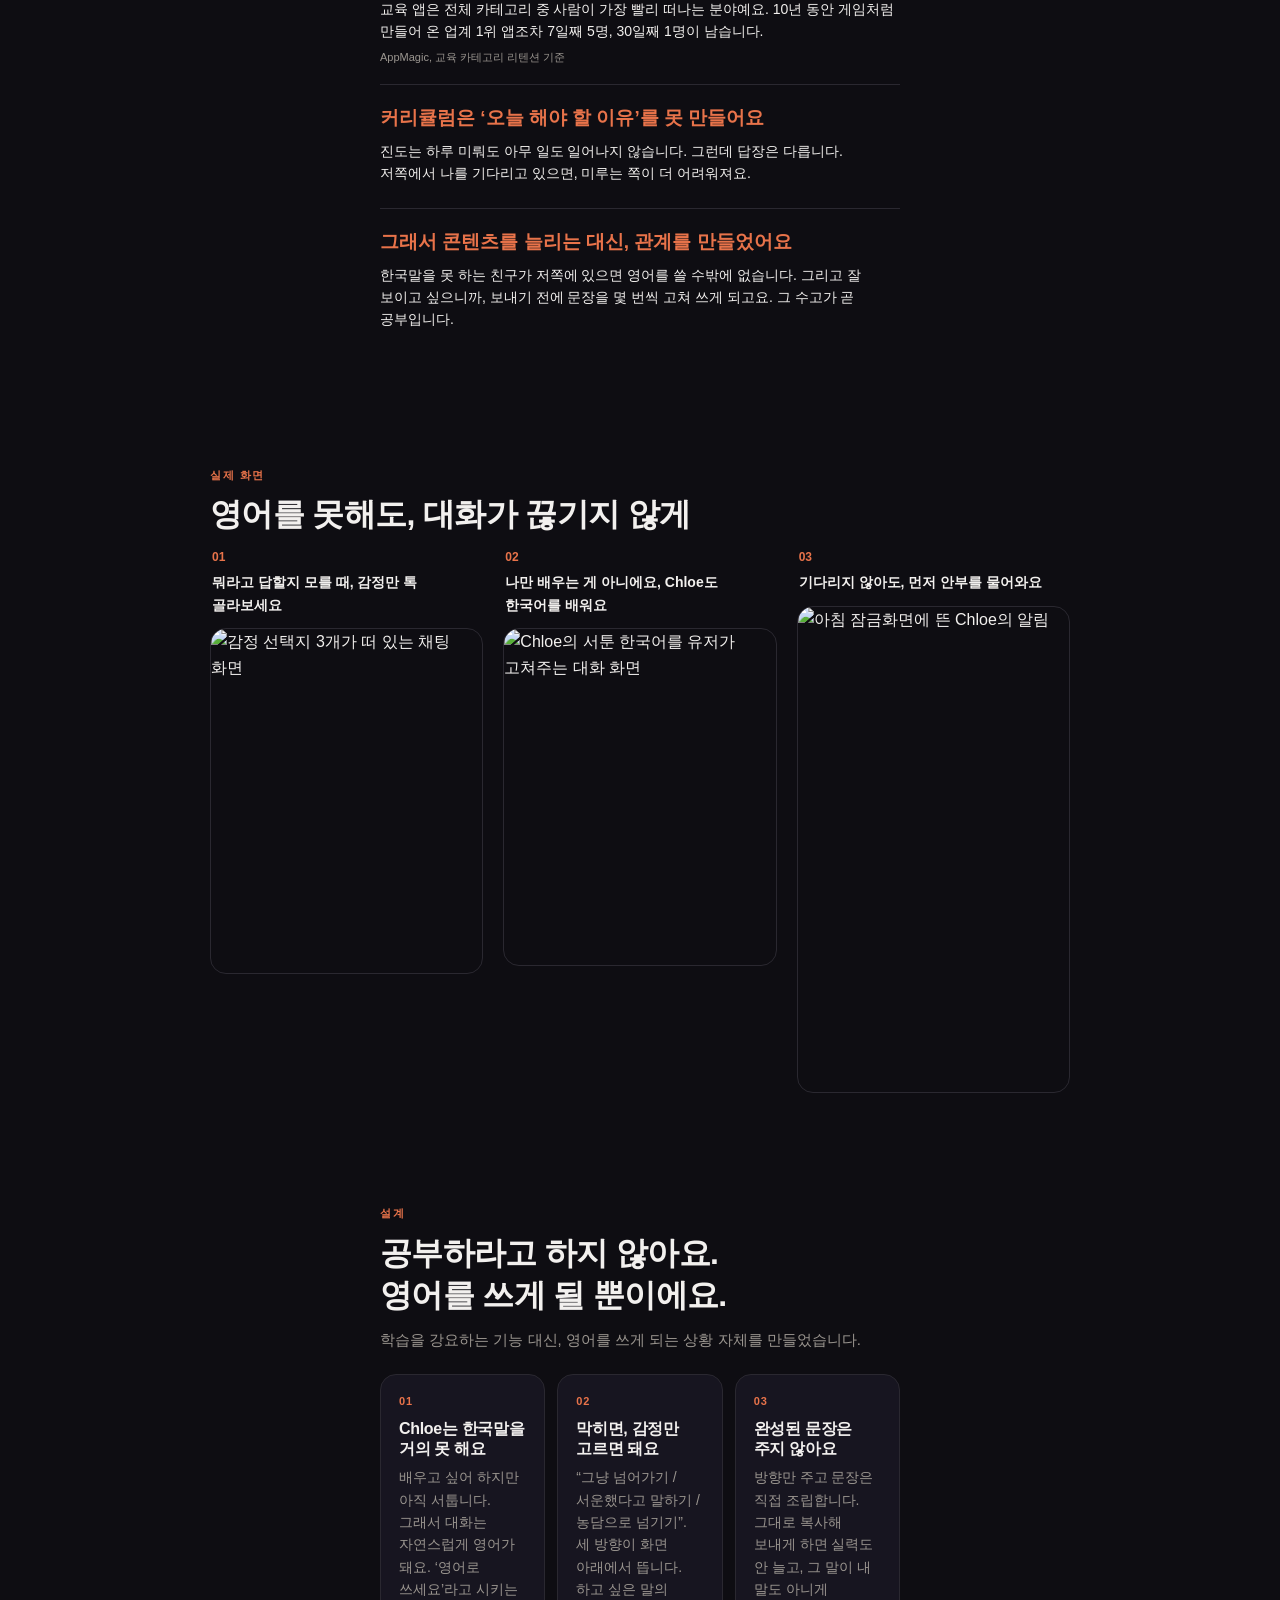
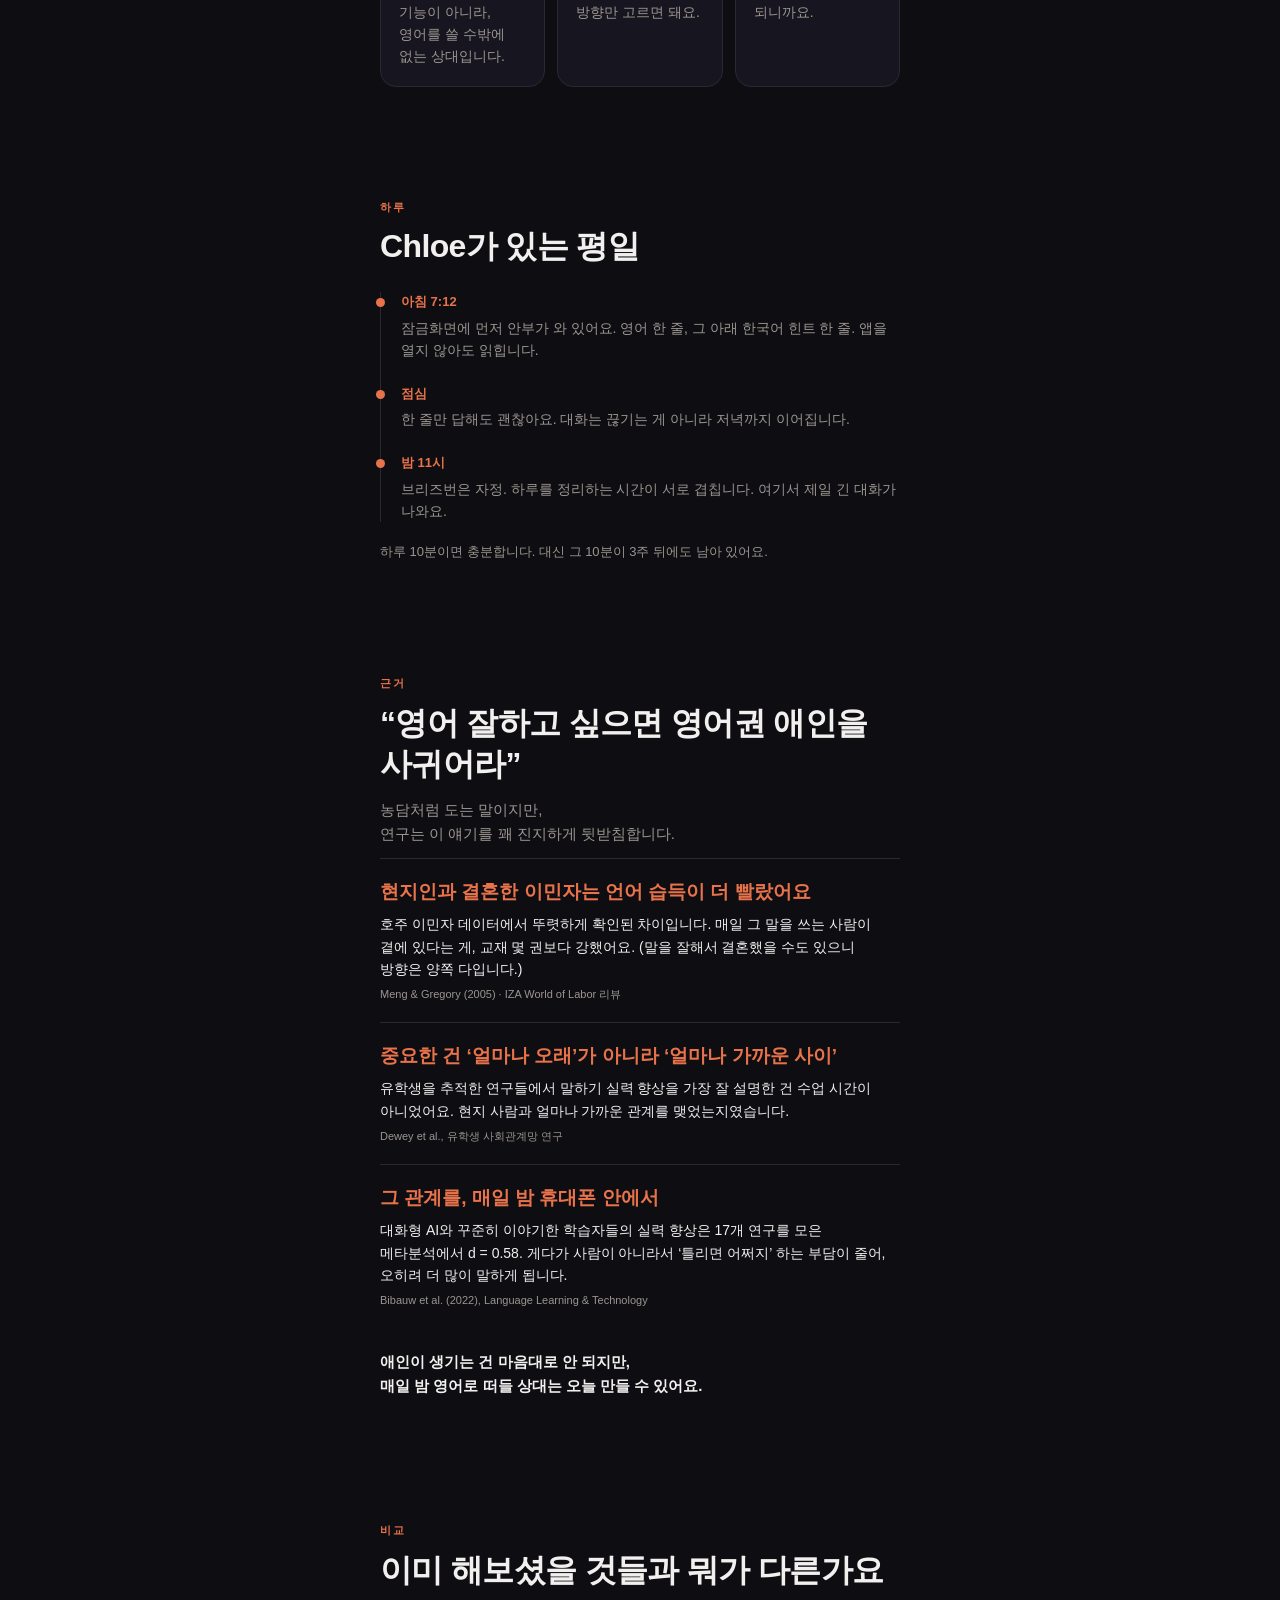
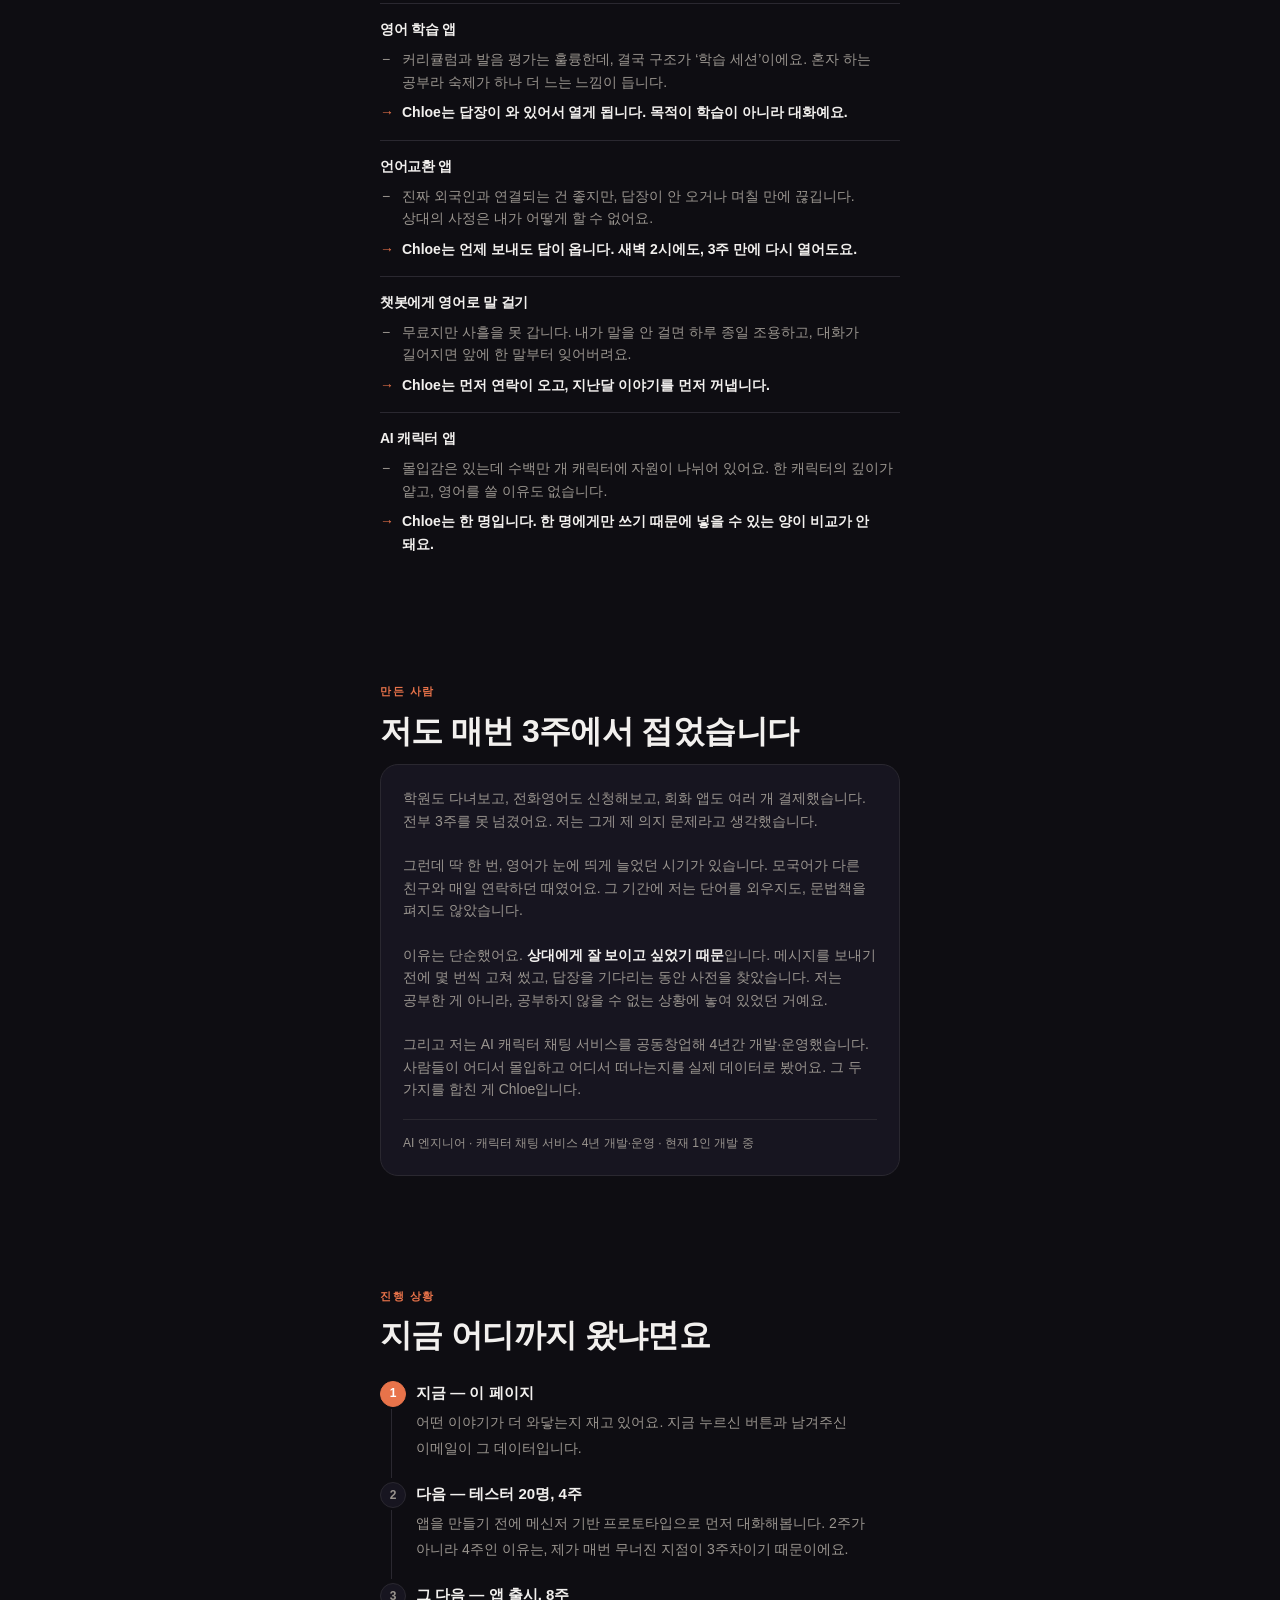
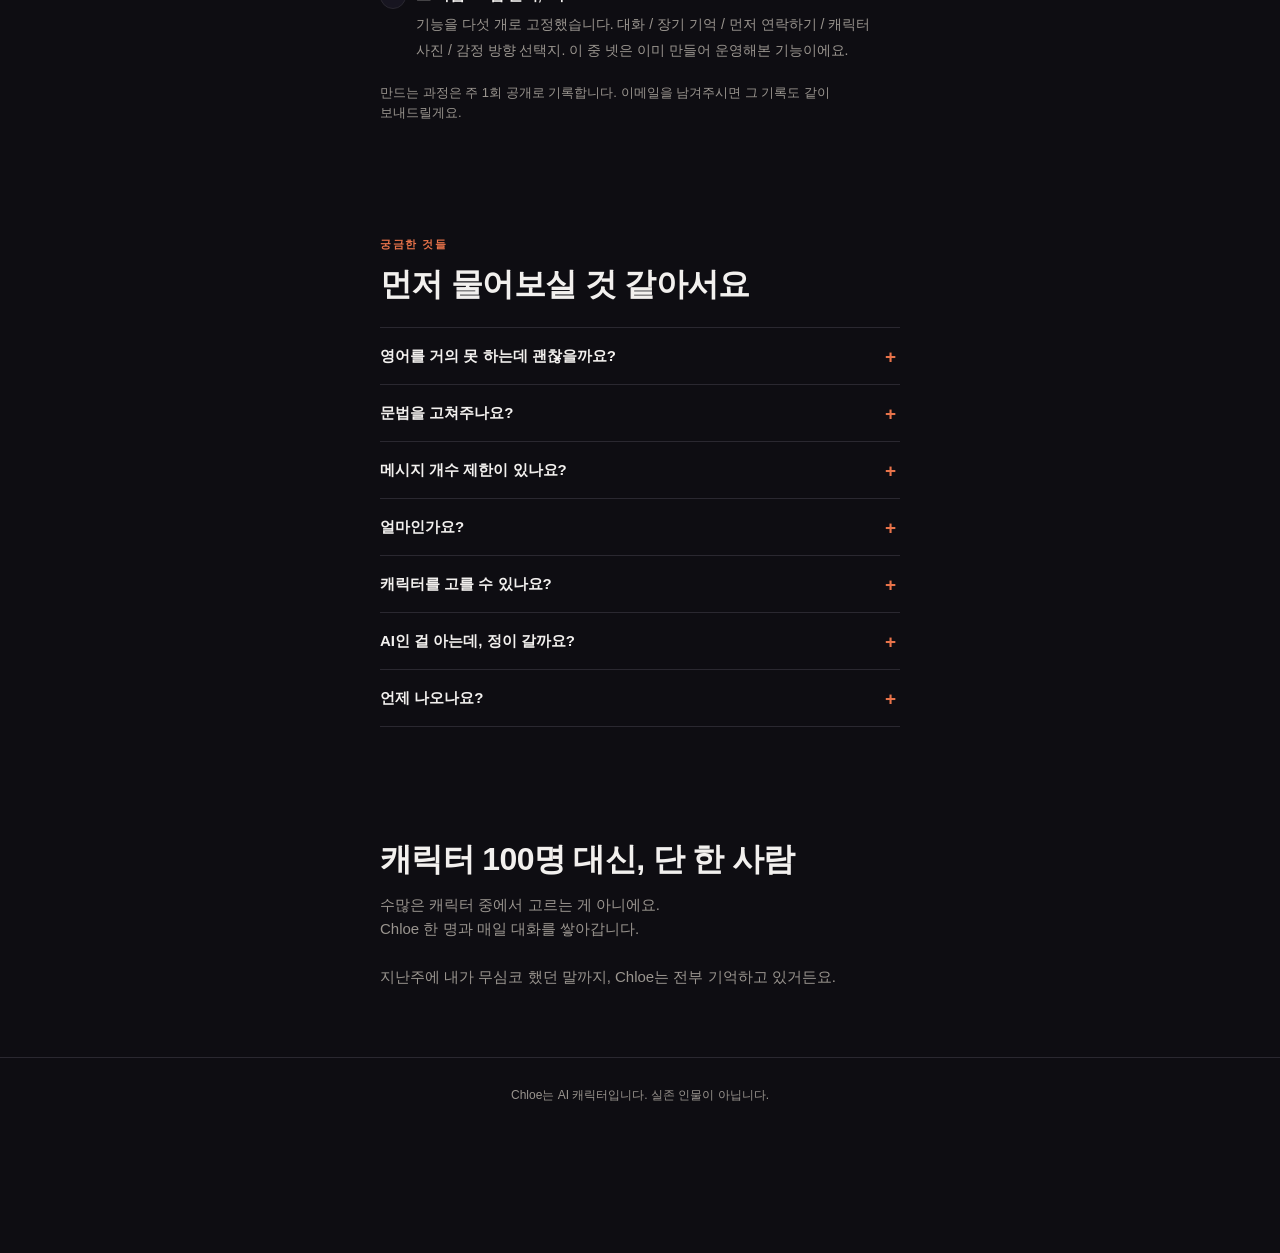
==== commit c4acca5d: "Enhance a.html and b.html with new sections detailing Chloe's background, relationship options, and " ====
--- a/a.html
+++ b/a.html
@@ -48,8 +48,33 @@
   </div>
 </section>
 
+<!-- 문제 정의 (A안 전용) -->
+<section class="screen proof">
+  <p class="kicker">왜 매번 3주였을까</p>
+  <h2>의지가 약해서가 아니었어요</h2>
+  <p class="lead">학원, 전화영어, 회화 앱.
+결제는 매번 했는데 한 달을 넘긴 적이 없다면,
+그건 꽤 구조적인 일입니다.</p>
+
+  <div class="proof-item">
+    <p class="stat">30일 뒤에도 남아 있는 사람은 10명 중 1명</p>
+    <p class="label">교육 앱은 전체 카테고리 중 사람이 가장 빨리 떠나는 분야예요. 10년 동안 게임처럼 만들어 온 업계 1위 앱조차 7일째 5명, 30일째 1명이 남습니다.</p>
+    <p class="src">AppMagic, 교육 카테고리 리텐션 기준</p>
+  </div>
+  <div class="proof-item">
+    <p class="stat">커리큘럼은 ‘오늘 해야 할 이유’를 못 만들어요</p>
+    <p class="label">진도는 하루 미뤄도 아무 일도 일어나지 않습니다. 그런데 답장은 다릅니다. 저쪽에서 나를 기다리고 있으면, 미루는 쪽이 더 어려워져요.</p>
+  </div>
+  <div class="proof-item">
+    <p class="stat">그래서 콘텐츠를 늘리는 대신, 관계를 만들었어요</p>
+    <p class="label">한국말을 못 하는 친구가 저쪽에 있으면 영어를 쓸 수밖에 없습니다. 그리고 잘 보이고 싶으니까, 보내기 전에 문장을 몇 번씩 고쳐 쓰게 되고요. 그 수고가 곧 공부입니다.</p>
+  </div>
+</section>
+
 <!-- 2스크린 -->
 <section class="screen chats">
+  <p class="kicker">실제 화면</p>
+  <h2>영어를 못해도, 대화가 끊기지 않게</h2>
   <div class="chat-grid">
     <div class="chat-item">
       <p class="caption"><span class="num">01</span>뭐라고 답할지 모를 때, 감정만 톡 골라보세요</p>
@@ -69,8 +94,55 @@
   </div>
 </section>
 
+<!-- 작동 방식 (A안 전용) -->
+<section class="screen">
+  <p class="kicker">설계</p>
+  <h2>공부하라고 하지 않아요.<br>영어를 쓰게 될 뿐이에요.</h2>
+  <p class="lead">학습을 강요하는 기능 대신, 영어를 쓰게 되는 상황 자체를 만들었습니다.</p>
+
+  <div class="cards">
+    <div class="card">
+      <span class="n">01</span>
+      <h3>Chloe는 한국말을 거의 못 해요</h3>
+      <p>배우고 싶어 하지만 아직 서툽니다. 그래서 대화는 자연스럽게 영어가 돼요. ‘영어로 쓰세요’라고 시키는 기능이 아니라, 영어를 쓸 수밖에 없는 상대입니다.</p>
+    </div>
+    <div class="card">
+      <span class="n">02</span>
+      <h3>막히면, 감정만 고르면 돼요</h3>
+      <p>“그냥 넘어가기 / 서운했다고 말하기 / 농담으로 넘기기”. 세 방향이 화면 아래에서 뜹니다. 하고 싶은 말의 방향만 고르면 돼요.</p>
+    </div>
+    <div class="card">
+      <span class="n">03</span>
+      <h3>완성된 문장은 주지 않아요</h3>
+      <p>방향만 주고 문장은 직접 조립합니다. 그대로 복사해 보내게 하면 실력도 안 늘고, 그 말이 내 말도 아니게 되니까요.</p>
+    </div>
+  </div>
+</section>
+
+<!-- 하루의 리듬 -->
+<section class="screen">
+  <p class="kicker">하루</p>
+  <h2>Chloe가 있는 평일</h2>
+  <ul class="day">
+    <li>
+      <p class="when">아침 7:12</p>
+      <p class="what">잠금화면에 먼저 안부가 와 있어요. 영어 한 줄, 그 아래 한국어 힌트 한 줄. 앱을 열지 않아도 읽힙니다.</p>
+    </li>
+    <li>
+      <p class="when">점심</p>
+      <p class="what">한 줄만 답해도 괜찮아요. 대화는 끊기는 게 아니라 저녁까지 이어집니다.</p>
+    </li>
+    <li>
+      <p class="when">밤 11시</p>
+      <p class="what">브리즈번은 자정. 하루를 정리하는 시간이 서로 겹칩니다. 여기서 제일 긴 대화가 나와요.</p>
+    </li>
+  </ul>
+  <p class="after-note">하루 10분이면 충분합니다. 대신 그 10분이 3주 뒤에도 남아 있어요.</p>
+</section>
+
 <!-- 근거 (A안 전용) -->
 <section class="screen proof">
+  <p class="kicker">근거</p>
   <h2>“영어 잘하고 싶으면 영어권 애인을 사귀어라”</h2>
   <p class="body">농담처럼 도는 말이지만,
 연구는 이 얘기를 꽤 진지하게 뒷받침합니다.</p>
@@ -93,6 +165,106 @@
 
   <p class="body proof-close">애인이 생기는 건 마음대로 안 되지만,
 매일 밤 영어로 떠들 상대는 오늘 만들 수 있어요.</p>
+</section>
+
+<!-- 비교 -->
+<section class="screen">
+  <p class="kicker">비교</p>
+  <h2>이미 해보셨을 것들과 뭐가 다른가요</h2>
+
+  <div class="vs-item">
+    <h3>영어 학습 앱</h3>
+    <p class="vs-them">커리큘럼과 발음 평가는 훌륭한데, 결국 구조가 ‘학습 세션’이에요. 혼자 하는 공부라 숙제가 하나 더 느는 느낌이 듭니다.</p>
+    <p class="vs-us">Chloe는 답장이 와 있어서 열게 됩니다. 목적이 학습이 아니라 대화예요.</p>
+  </div>
+  <div class="vs-item">
+    <h3>언어교환 앱</h3>
+    <p class="vs-them">진짜 외국인과 연결되는 건 좋지만, 답장이 안 오거나 며칠 만에 끊깁니다. 상대의 사정은 내가 어떻게 할 수 없어요.</p>
+    <p class="vs-us">Chloe는 언제 보내도 답이 옵니다. 새벽 2시에도, 3주 만에 다시 열어도요.</p>
+  </div>
+  <div class="vs-item">
+    <h3>챗봇에게 영어로 말 걸기</h3>
+    <p class="vs-them">무료지만 사흘을 못 갑니다. 내가 말을 안 걸면 하루 종일 조용하고, 대화가 길어지면 앞에 한 말부터 잊어버려요.</p>
+    <p class="vs-us">Chloe는 먼저 연락이 오고, 지난달 이야기를 먼저 꺼냅니다.</p>
+  </div>
+  <div class="vs-item">
+    <h3>AI 캐릭터 앱</h3>
+    <p class="vs-them">몰입감은 있는데 수백만 개 캐릭터에 자원이 나뉘어 있어요. 한 캐릭터의 깊이가 얕고, 영어를 쓸 이유도 없습니다.</p>
+    <p class="vs-us">Chloe는 한 명입니다. 한 명에게만 쓰기 때문에 넣을 수 있는 양이 비교가 안 돼요.</p>
+  </div>
+</section>
+
+<!-- 만든 사람 -->
+<section class="screen">
+  <p class="kicker">만든 사람</p>
+  <h2>저도 매번 3주에서 접었습니다</h2>
+  <div class="note">
+    <p>학원도 다녀보고, 전화영어도 신청해보고, 회화 앱도 여러 개 결제했습니다. 전부 3주를 못 넘겼어요. 저는 그게 제 의지 문제라고 생각했습니다.
+
+그런데 딱 한 번, 영어가 눈에 띄게 늘었던 시기가 있습니다. 모국어가 다른 친구와 매일 연락하던 때였어요. 그 기간에 저는 단어를 외우지도, 문법책을 펴지도 않았습니다.
+
+이유는 단순했어요. <b>상대에게 잘 보이고 싶었기 때문</b>입니다. 메시지를 보내기 전에 몇 번씩 고쳐 썼고, 답장을 기다리는 동안 사전을 찾았습니다. 저는 공부한 게 아니라, 공부하지 않을 수 없는 상황에 놓여 있었던 거예요.
+
+그리고 저는 AI 캐릭터 채팅 서비스를 공동창업해 4년간 개발·운영했습니다. 사람들이 어디서 몰입하고 어디서 떠나는지를 실제 데이터로 봤어요. 그 두 가지를 합친 게 Chloe입니다.</p>
+    <p class="sig">AI 엔지니어 · 캐릭터 채팅 서비스 4년 개발·운영 · 현재 1인 개발 중</p>
+  </div>
+</section>
+
+<!-- 진행 상황 -->
+<section class="screen">
+  <p class="kicker">진행 상황</p>
+  <h2>지금 어디까지 왔냐면요</h2>
+  <ol class="steps">
+    <li class="now">
+      <b>지금 — 이 페이지</b>
+      <span>어떤 이야기가 더 와닿는지 재고 있어요. 지금 누르신 버튼과 남겨주신 이메일이 그 데이터입니다.</span>
+    </li>
+    <li>
+      <b>다음 — 테스터 20명, 4주</b>
+      <span>앱을 만들기 전에 메신저 기반 프로토타입으로 먼저 대화해봅니다. 2주가 아니라 4주인 이유는, 제가 매번 무너진 지점이 3주차이기 때문이에요.</span>
+    </li>
+    <li>
+      <b>그 다음 — 앱 출시, 8주</b>
+      <span>기능을 다섯 개로 고정했습니다. 대화 / 장기 기억 / 먼저 연락하기 / 캐릭터 사진 / 감정 방향 선택지. 이 중 넷은 이미 만들어 운영해본 기능이에요.</span>
+    </li>
+  </ol>
+  <p class="after-note">만드는 과정은 주 1회 공개로 기록합니다. 이메일을 남겨주시면 그 기록도 같이 보내드릴게요.</p>
+</section>
+
+<!-- FAQ -->
+<section class="screen">
+  <p class="kicker">궁금한 것들</p>
+  <h2>먼저 물어보실 것 같아서요</h2>
+  <div class="faq">
+    <details>
+      <summary>영어를 거의 못 하는데 괜찮을까요?</summary>
+      <p class="a">그 상태를 기준으로 만들었어요. 막히면 감정 방향 세 개가 뜨고, 짧은 문장이면 충분합니다. 무엇보다 Chloe도 한국어를 틀려가며 배우는 중이라, 틀리는 쪽이 오히려 자연스러워요.</p>
+    </details>
+    <details>
+      <summary>문법을 고쳐주나요?</summary>
+      <p class="a">대화 중에 Chloe가 지적하지는 않습니다. 문법을 지적하는 순간 친구가 아니라 선생님이 되니까요. 대신 막혔을 때 화면 아래에서 시스템이 돕고, 캐릭터와 학습 기능은 분리해 뒀습니다.</p>
+    </details>
+    <details>
+      <summary>메시지 개수 제한이 있나요?</summary>
+      <p class="a">개수로 돈을 받지 않습니다. 한 번 보낼 때마다 재화가 빠져나가면, 대화 중에 “이 말을 할 가치가 있나”를 계산하게 돼요. 그 순간 관계가 아니라 거래가 됩니다. 그래서 월 정액 한 가지로 갑니다.</p>
+    </details>
+    <details>
+      <summary>얼마인가요?</summary>
+      <p class="a">가격은 출시 전 테스터와 함께 확정합니다. 기준은 정해뒀어요. 학원·전화영어보다 훨씬 싸게, 대신 학습 앱 하나 값은 하게. 이메일을 남겨주시면 출시할 때 첫 달 50% 쿠폰을 가장 먼저 보내드립니다.</p>
+    </details>
+    <details>
+      <summary>캐릭터를 고를 수 있나요?</summary>
+      <p class="a">없습니다. Chloe 한 명이에요. 대신 어떤 사이로 시작할지는 고를 수 있습니다 — 펜팔, 친구, 룸메이트. 100명을 얕게 만드는 대신 한 명에 전부 넣었습니다.</p>
+    </details>
+    <details>
+      <summary>AI인 걸 아는데, 정이 갈까요?</summary>
+      <p class="a">숨기지 않습니다. Chloe는 AI 캐릭터예요. 다만 어제 한 말을 오늘 기억하고 아침에 먼저 안부를 묻는 상대라면, 아는 것과는 별개로 신경이 쓰이기 시작합니다. 저희가 지금 검증하고 있는 지점이기도 해요.</p>
+    </details>
+    <details>
+      <summary>언제 나오나요?</summary>
+      <p class="a">테스터 검증 4주, 앱 개발 8주를 목표로 하고 있습니다. 일정이 밀리면 밀린 대로 기록해서 알려드릴게요.</p>
+    </details>
+  </div>
 </section>
 
 <!-- 3스크린 -->
--- a/styles.css
+++ b/styles.css
@@ -139,3 +139,81 @@
   .caption{font-size:14px}
 }
 @media (prefers-reduced-motion:reduce){*{animation:none!important}}
+
+/* ---------- 확장 섹션 (지원서 내용 반영) ---------- */
+.kicker{font-size:11px; font-weight:700; letter-spacing:.14em; color:var(--accent); margin:0 0 10px}
+.lead{font-size:15px; color:var(--dim); white-space:pre-line; margin-bottom:4px}
+
+/* 번호 카드 — 작동 방식 / 관계 선택 */
+.cards{display:grid; gap:12px; margin-top:22px}
+.card{background:var(--card); border:1px solid var(--line); border-radius:16px; padding:18px}
+.card .n{display:block; font-size:11px; font-weight:700; letter-spacing:.08em; color:var(--accent); margin-bottom:8px}
+.card h3{font-size:16px; margin:0 0 6px}
+.card p{font-size:14px; color:var(--dim); margin:0}
+
+/* 하루 타임라인 */
+ul.day{list-style:none; margin:24px 0 0; padding:0 0 0 20px; border-left:1px solid var(--line)}
+ul.day li{position:relative; padding:0 0 22px}
+ul.day li:last-child{padding-bottom:0}
+ul.day li::before{content:""; position:absolute; left:-25px; top:6px; width:9px; height:9px;
+  border-radius:50%; background:var(--accent)}
+.day .when{font-size:13px; font-weight:700; color:var(--accent); margin:0 0 4px}
+.day .what{font-size:14px; color:var(--dim); margin:0}
+
+/* 비교 */
+.vs-item{border-top:1px solid var(--line); padding:16px 0}
+.vs-item h3{font-size:14px; font-weight:700; color:var(--fg); margin:0 0 10px}
+.vs-them,.vs-us{font-size:14px; margin:0 0 8px; padding-left:22px; position:relative}
+.vs-them{color:var(--dim)}
+.vs-them::before{content:"−"; position:absolute; left:2px; color:var(--dim)}
+.vs-us{color:var(--fg); font-weight:600; margin-bottom:0}
+.vs-us::before{content:"→"; position:absolute; left:0; color:var(--accent)}
+
+/* 만든 사람 노트 */
+.note{background:var(--card); border:1px solid var(--line); border-radius:18px; padding:22px}
+.note p{font-size:14px; color:var(--dim); white-space:pre-line}
+.note p:last-of-type{margin-bottom:0}
+.note b{color:var(--fg)}
+.note .rank{list-style:none; margin:16px 0; padding:0; display:grid; gap:8px}
+.note .rank li{font-size:14px; font-weight:600; color:var(--fg)}
+.note .rank b{color:var(--accent); font-size:12px; margin-right:8px}
+.note .sig{margin:18px 0 0; padding-top:14px; border-top:1px solid var(--line); font-size:12px}
+
+/* 프로필 */
+.profile{margin:22px 0 0; border-top:1px solid var(--line)}
+.profile > div{display:flex; gap:14px; padding:14px 2px; border-bottom:1px solid var(--line)}
+.profile dt{flex:none; width:70px; font-size:13px; font-weight:700; color:var(--accent)}
+.profile dd{margin:0; font-size:14px; color:var(--dim)}
+.profile-note{margin-top:14px; font-size:13px; color:var(--dim)}
+
+/* FAQ */
+.faq{margin-top:22px}
+.faq details{border-top:1px solid var(--line)}
+.faq details:last-of-type{border-bottom:1px solid var(--line)}
+.faq summary{list-style:none; cursor:pointer; position:relative;
+  padding:16px 30px 16px 0; font-size:15px; font-weight:600}
+.faq summary::-webkit-details-marker{display:none}
+.faq summary:focus-visible{outline:2px solid var(--accent); outline-offset:4px; border-radius:6px}
+.faq summary::after{content:"+"; position:absolute; right:4px; top:14px; font-size:19px; color:var(--accent)}
+.faq details[open] summary::after{content:"−"}
+.faq details[open] summary{color:var(--accent)}
+.faq .a{font-size:14px; color:var(--dim); margin:0; padding:0 0 18px; white-space:pre-line}
+
+/* 로드맵 */
+.steps{counter-reset:s; list-style:none; margin:24px 0 0; padding:0}
+.steps li{position:relative; padding:0 0 22px 36px}
+.steps li:last-child{padding-bottom:0}
+.steps li::before{counter-increment:s; content:counter(s);
+  position:absolute; left:0; top:0; width:24px; height:24px; border-radius:50%;
+  background:var(--card); border:1px solid var(--line); color:var(--dim);
+  font-size:12px; font-weight:700; display:grid; place-items:center}
+.steps li::after{content:""; position:absolute; left:11px; top:28px; bottom:4px; width:1px; background:var(--line)}
+.steps li:last-child::after{display:none}
+.steps li.now::before{background:var(--accent); border-color:var(--accent); color:#fff}
+.steps b{display:block; font-size:15px; margin-bottom:4px}
+.steps span{font-size:14px; color:var(--dim)}
+.after-note{margin:20px 0 0; font-size:13px; color:var(--dim)}
+
+@media (min-width:900px){
+  .cards{grid-template-columns:repeat(3,1fr)}
+}
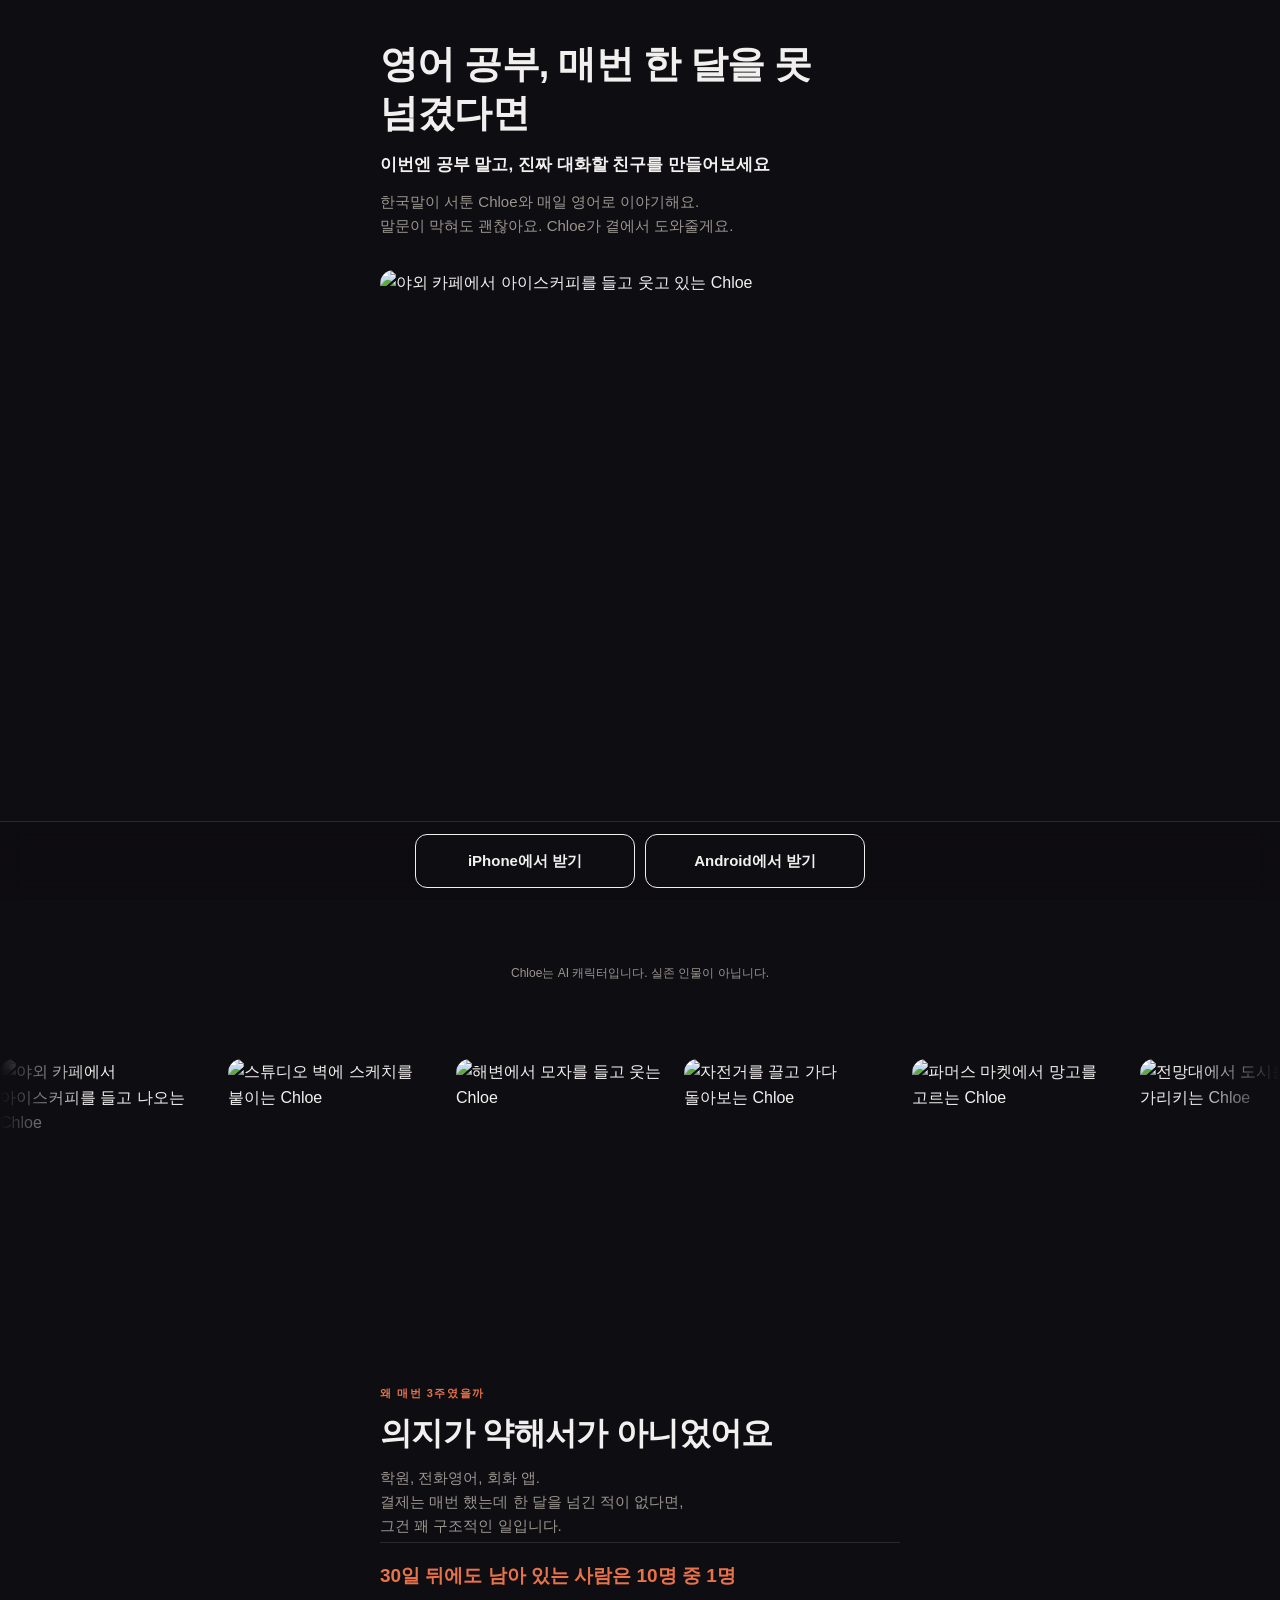
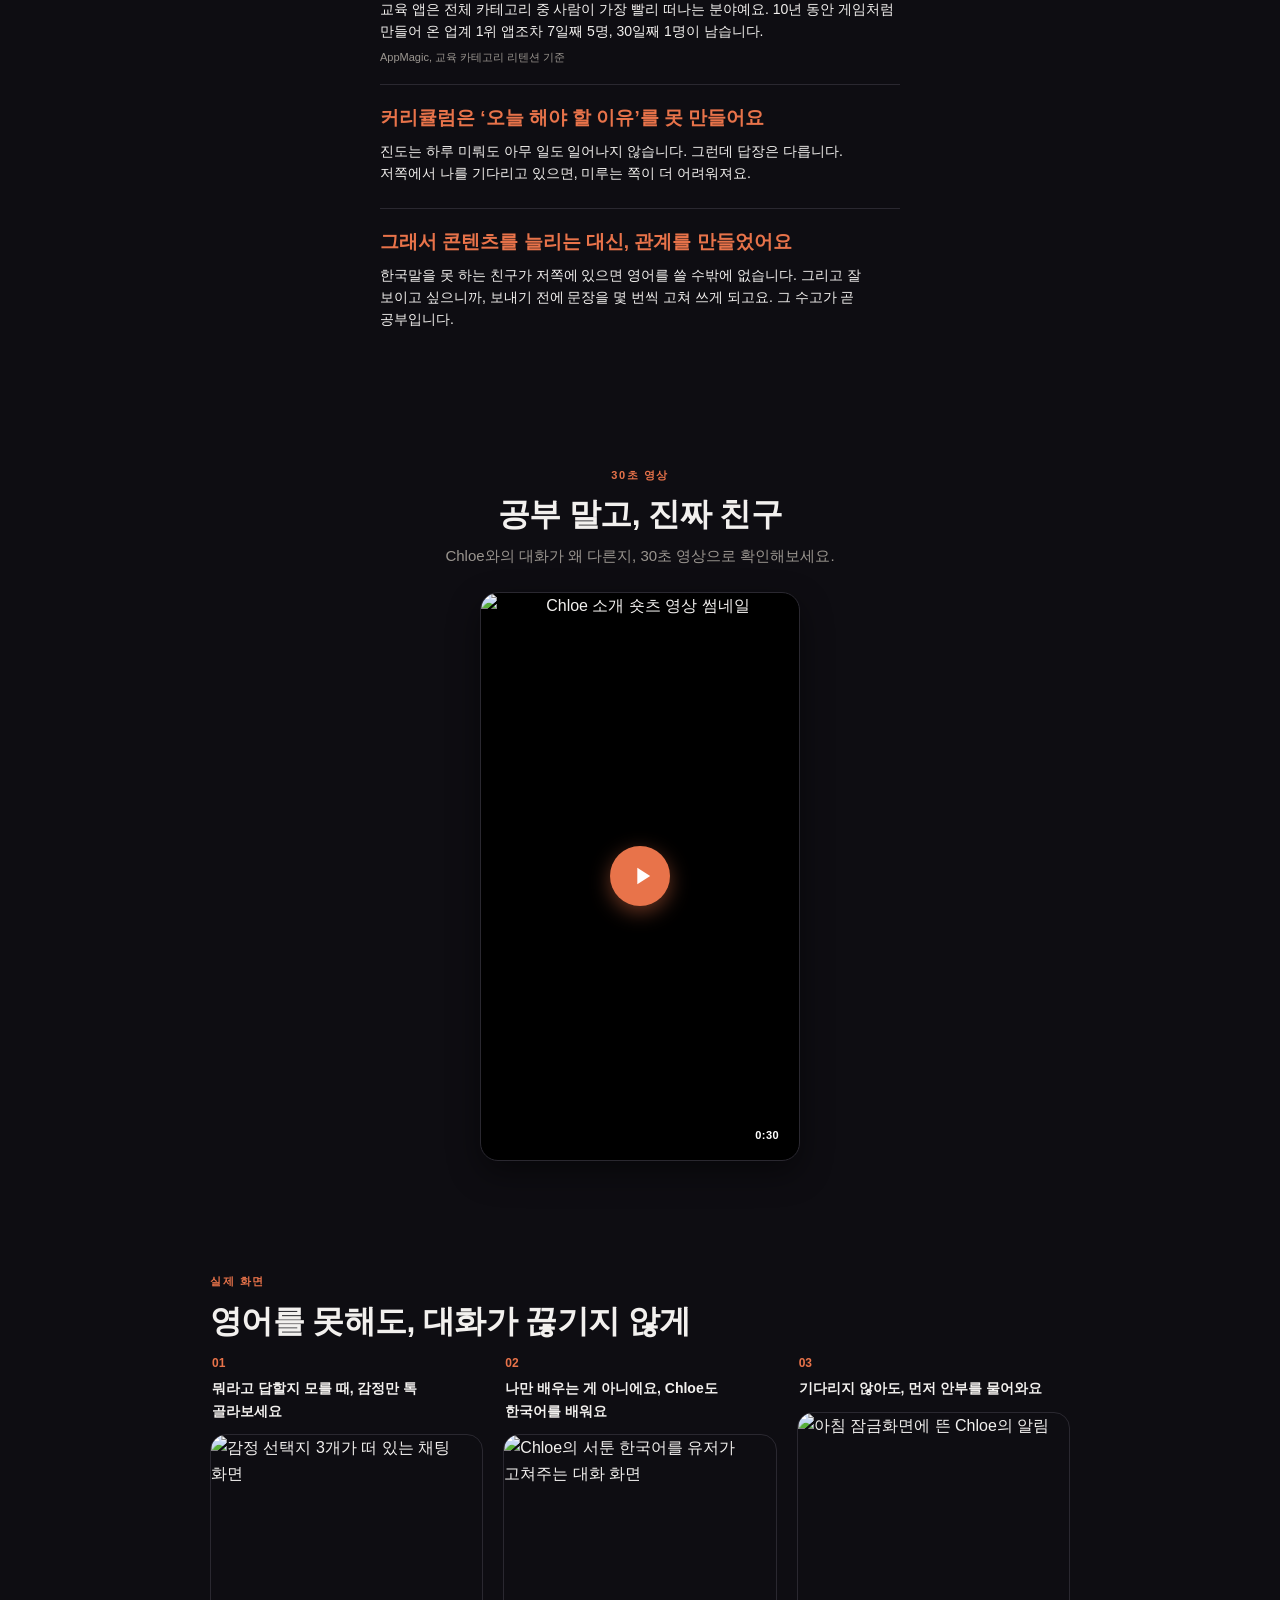
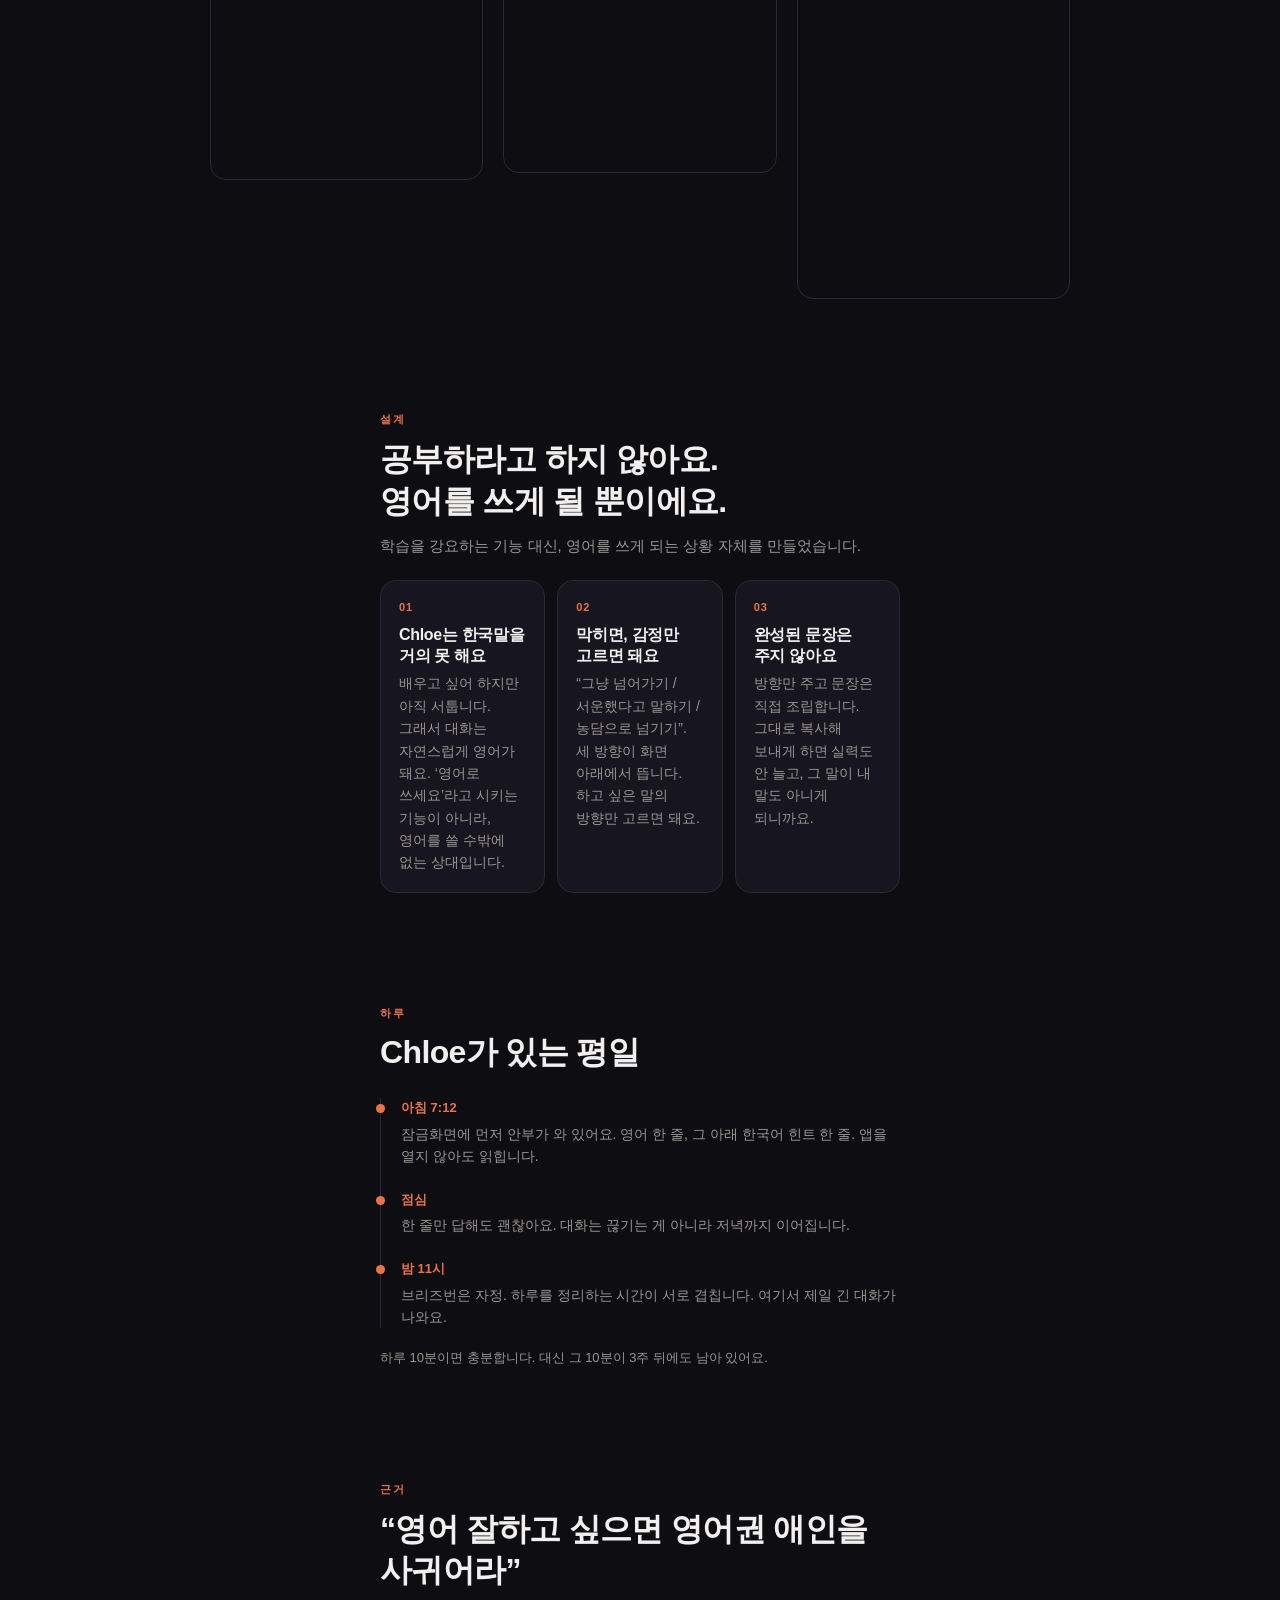
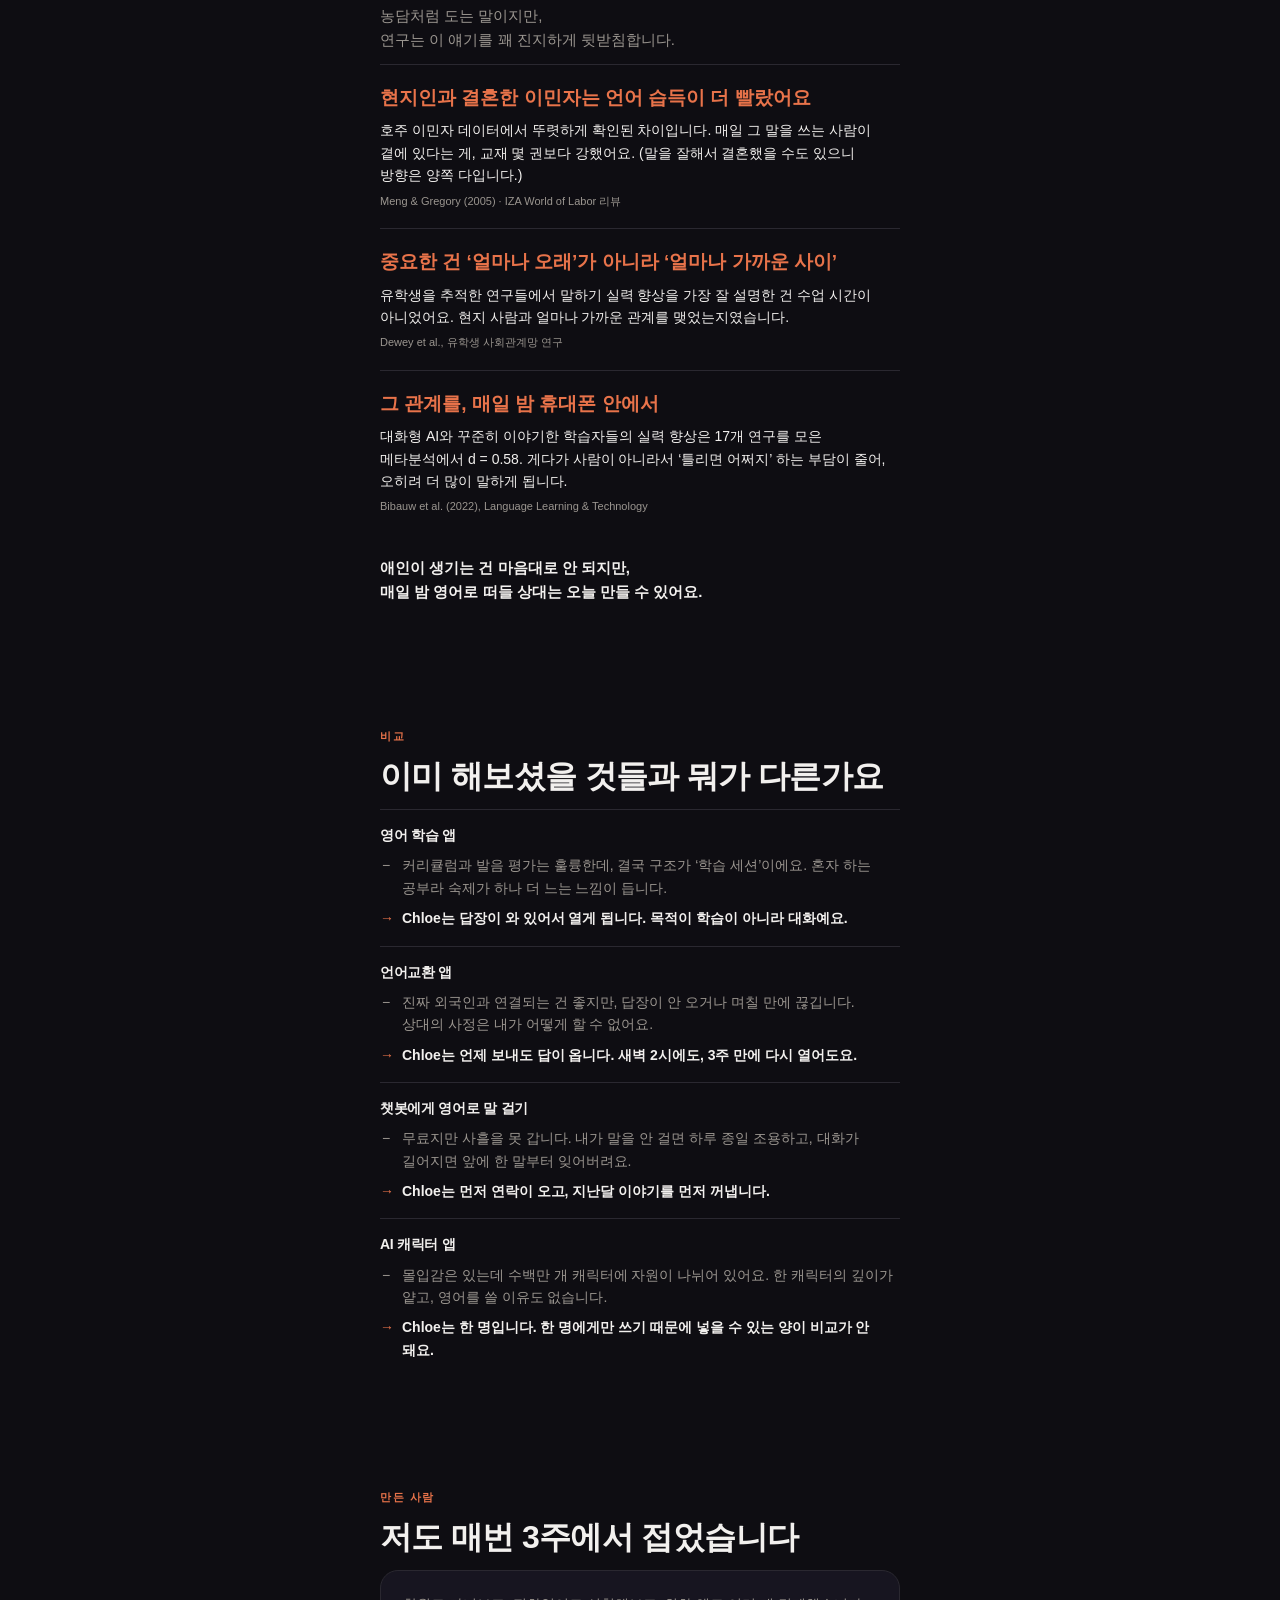
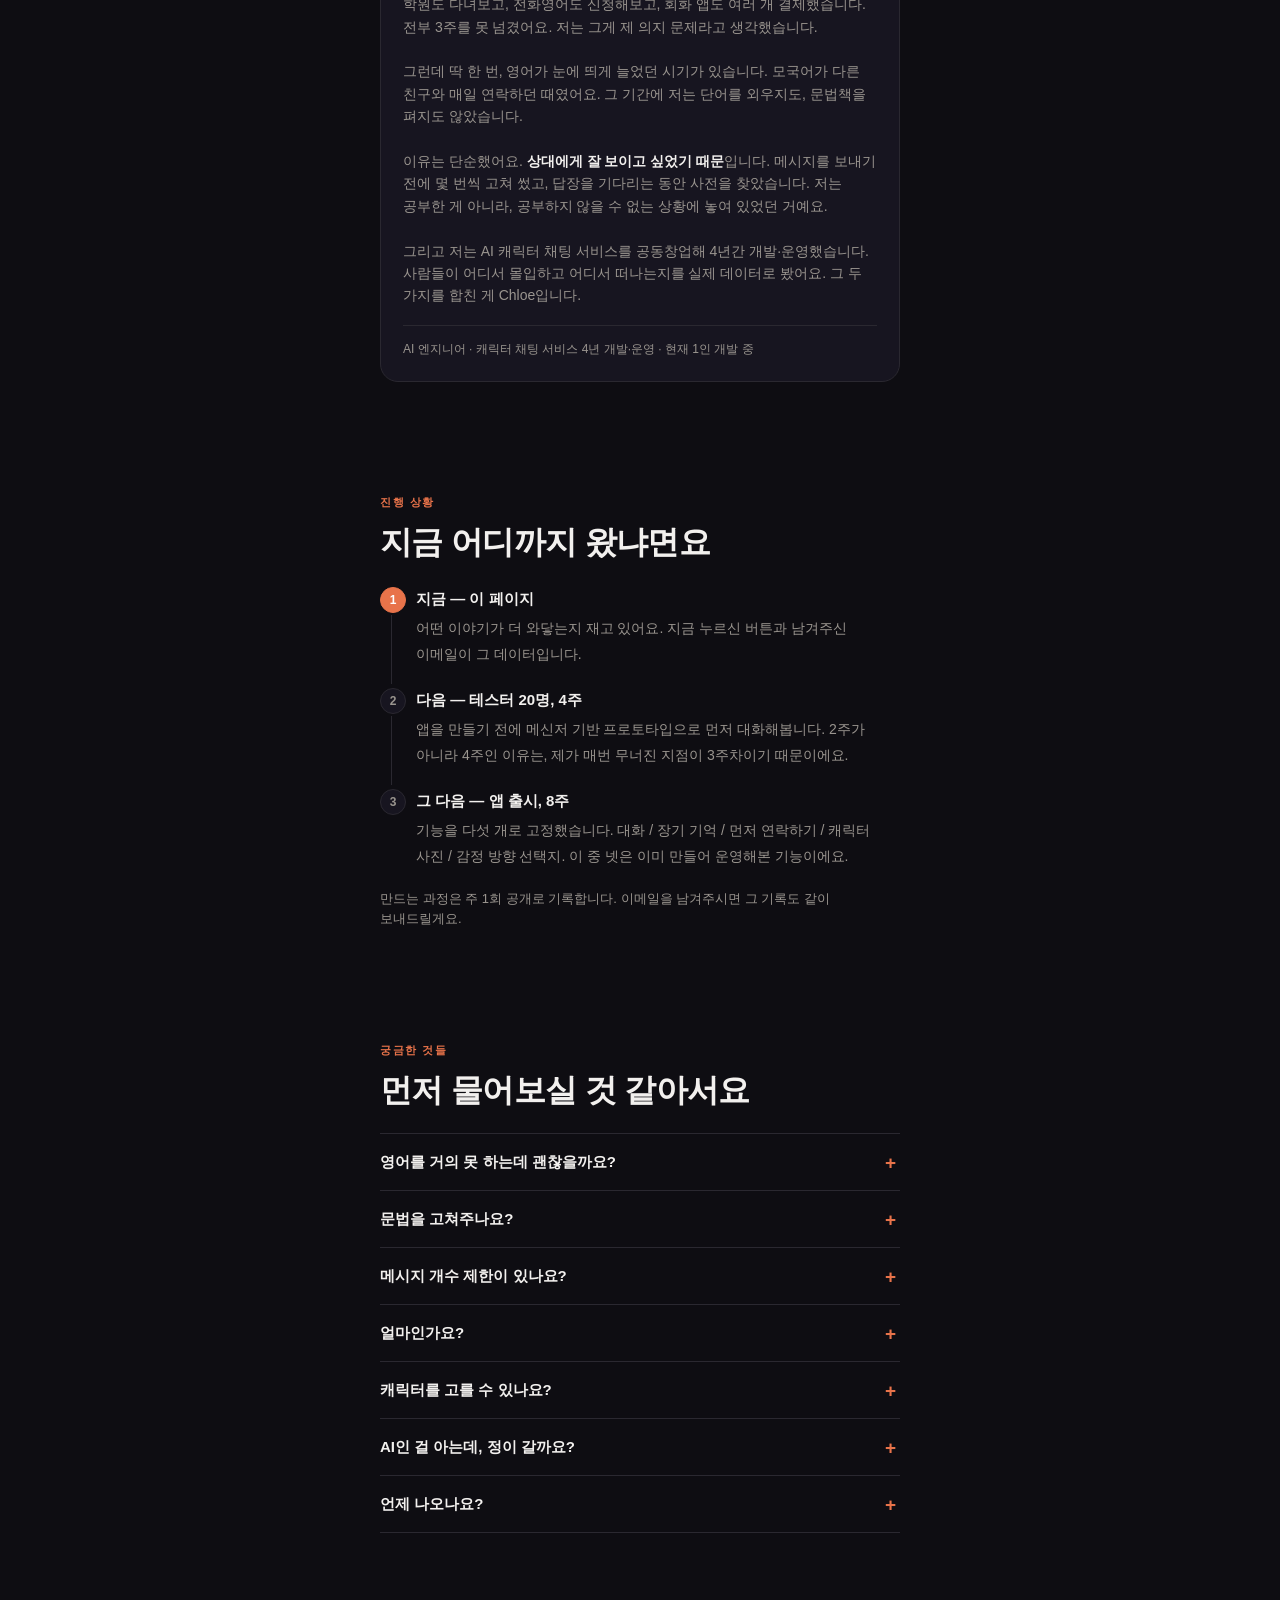
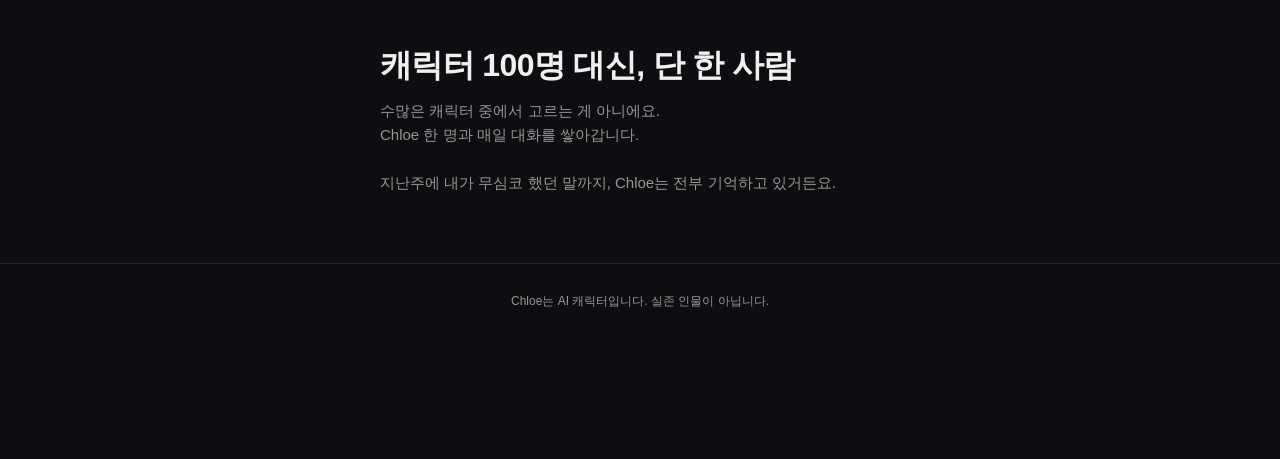
==== commit a426d664: "Enhance a.html and b.html with updated titles, meta descriptions, and new video sections for improve" ====
--- a/a.html
+++ b/a.html
@@ -3,9 +3,23 @@
 <head>
 <meta charset="utf-8">
 <meta name="viewport" content="width=device-width, initial-scale=1, viewport-fit=cover">
-<title>Chloe</title>
+<title>Chloe - 이번엔 공부 말고, 진짜 대화할 친구</title>
+<meta name="description" content="한국말이 서툰 Chloe와 매일 나누는 영어 대화. 말문이 막혀도 괜찮아요, Chloe가 곁에서 도와줄게요.">
+<meta property="og:type" content="website">
+<meta property="og:title" content="Chloe - 이번엔 공부 말고, 진짜 대화할 친구">
+<meta property="og:description" content="한국말이 서툰 Chloe와 매일 나누는 영어 대화. 말문이 막혀도 괜찮아요, Chloe가 곁에서 도와줄게요.">
+<meta property="og:image" content="https://d1umrfxiy790qx.cloudfront.net/img/chloe-hero.webp">
+<meta name="twitter:card" content="summary_large_image">
+<link rel="icon" href="data:image/svg+xml,<svg xmlns=%22http://www.w3.org/2000/svg%22 viewBox=%220 0 32 32%22><circle cx=%2216%22 cy=%2216%22 r=%2216%22 fill=%22%23e8734a%22/><text x=%2250%%22 y=%2254%%22 text-anchor=%22middle%22 dominant-baseline=%22middle%22 fill=%22white%22 font-family=%22sans-serif%22 font-weight=%22bold%22 font-size=%2218%22>C</text></svg>">
 <meta name="robots" content="noindex">
 <link rel="stylesheet" href="styles.css">
+<script type="text/javascript">
+    (function(c,l,a,r,i,t,y){
+        c[a]=c[a]||function(){(c[a].q=c[a].q||[]).push(arguments)};
+        t=l.createElement(r);t.async=1;t.src="https://www.clarity.ms/tag/"+i;
+        y=l.getElementsByTagName(r)[0];y.parentNode.insertBefore(t,y);
+    })(window, document, "clarity", "script", "yijbkvzcvo");
+</script>
 </head>
 <body data-version="a">
 
@@ -16,7 +30,7 @@
   <p class="body">한국말이 서툰 Chloe와 매일 영어로 이야기해요.
 말문이 막혀도 괜찮아요. Chloe가 곁에서 도와줄게요.</p>
 
-  <img class="hero-img" src="img/chloe-hero.png" width="1024" height="1280"
+  <img class="hero-img" src="img/chloe-hero.webp" width="1024" height="1280"
        alt="야외 카페에서 아이스커피를 들고 웃고 있는 Chloe" fetchpriority="high">
 
   <p class="ai-note">Chloe는 AI 캐릭터입니다. 실존 인물이 아닙니다.</p>
@@ -71,6 +85,25 @@
   </div>
 </section>
 
+<!-- 영상 미리보기 -->
+<section class="screen video-section">
+  <p class="kicker">30초 영상</p>
+  <h2>공부 말고, 진짜 친구</h2>
+  <p class="lead">Chloe와의 대화가 왜 다른지, 30초 영상으로 확인해보세요.</p>
+
+  <div class="video-card" data-video-id="KyLyQW6Jbag">
+    <div class="video-poster">
+      <img src="img/video-thumb.webp" width="405" height="720" alt="Chloe 소개 숏츠 영상 썸네일" loading="lazy">
+      <button class="video-play-btn" type="button" aria-label="Chloe 소개 영상 재생">
+        <svg viewBox="0 0 24 24" width="28" height="28" fill="currentColor">
+          <path d="M8 5v14l11-7z"/>
+        </svg>
+      </button>
+      <span class="video-badge">0:30</span>
+    </div>
+  </div>
+</section>
+
 <!-- 2스크린 -->
 <section class="screen chats">
   <p class="kicker">실제 화면</p>
@@ -297,6 +330,7 @@
       <form data-email-form>
         <input type="email" name="email" required autocomplete="email" placeholder="이메일 주소를 입력해 주세요" aria-label="이메일 주소">
         <button class="btn btn-primary" type="submit">할인 쿠폰 &amp; 알림 받기</button>
+        <p class="privacy-note">입력하신 이메일은 출시 알림 및 할인 쿠폰 발송 목적으로만 안전하게 사용됩니다.</p>
       </form>
     </div>
 
--- a/styles.css
+++ b/styles.css
@@ -126,6 +126,7 @@
   background:var(--bg); border:1px solid var(--line); border-radius:12px; color:var(--fg);
 }
 input[type=email]:focus{outline:none; border-color:var(--accent)}
+.privacy-note{font-size:11.5px; color:var(--dim); text-align:center; margin:10px 0 0; line-height:1.4}
 
 @media (min-width:600px){
   h1{font-size:38px} h2{font-size:32px}
@@ -217,3 +218,46 @@
 @media (min-width:900px){
   .cards{grid-template-columns:repeat(3,1fr)}
 }
+
+/* 영상 미리보기 */
+.video-section{text-align:center}
+.video-section .kicker{margin:0 auto 10px}
+.video-section h2{margin-bottom:8px}
+.video-section .lead{margin:0 auto 24px; max-width:420px}
+.video-card{
+  position:relative; width:100%; max-width:320px; aspect-ratio:9/16;
+  margin:0 auto; border-radius:18px; overflow:hidden;
+  background:#000; border:1px solid var(--line);
+  box-shadow:0 12px 32px rgba(0,0,0,.45);
+}
+.video-poster{
+  position:absolute; inset:0; cursor:pointer; display:block; width:100%; height:100%;
+}
+.video-poster img{
+  width:100%; height:100%; object-fit:cover; display:block;
+  transition:transform .3s ease, filter .3s ease;
+}
+.video-card:hover .video-poster img{
+  transform:scale(1.025); filter:brightness(1.05);
+}
+.video-play-btn{
+  position:absolute; top:50%; left:50%; transform:translate(-50%,-50%);
+  width:60px; height:60px; border-radius:50%;
+  background:var(--accent); color:#fff; border:0; cursor:pointer;
+  display:grid; place-items:center;
+  box-shadow:0 6px 20px rgba(232,115,74,.45);
+  transition:transform .2s ease, background-color .2s ease;
+  padding:0 0 0 3px;
+}
+.video-card:hover .video-play-btn{
+  transform:translate(-50%,-50%) scale(1.08);
+}
+.video-badge{
+  position:absolute; bottom:12px; right:12px;
+  background:rgba(0,0,0,.75); backdrop-filter:blur(4px);
+  color:#fff; font-size:11px; font-weight:700;
+  padding:3px 8px; border-radius:6px; letter-spacing:.04em;
+}
+.video-card iframe{
+  width:100%; height:100%; border:0; display:block;
+}
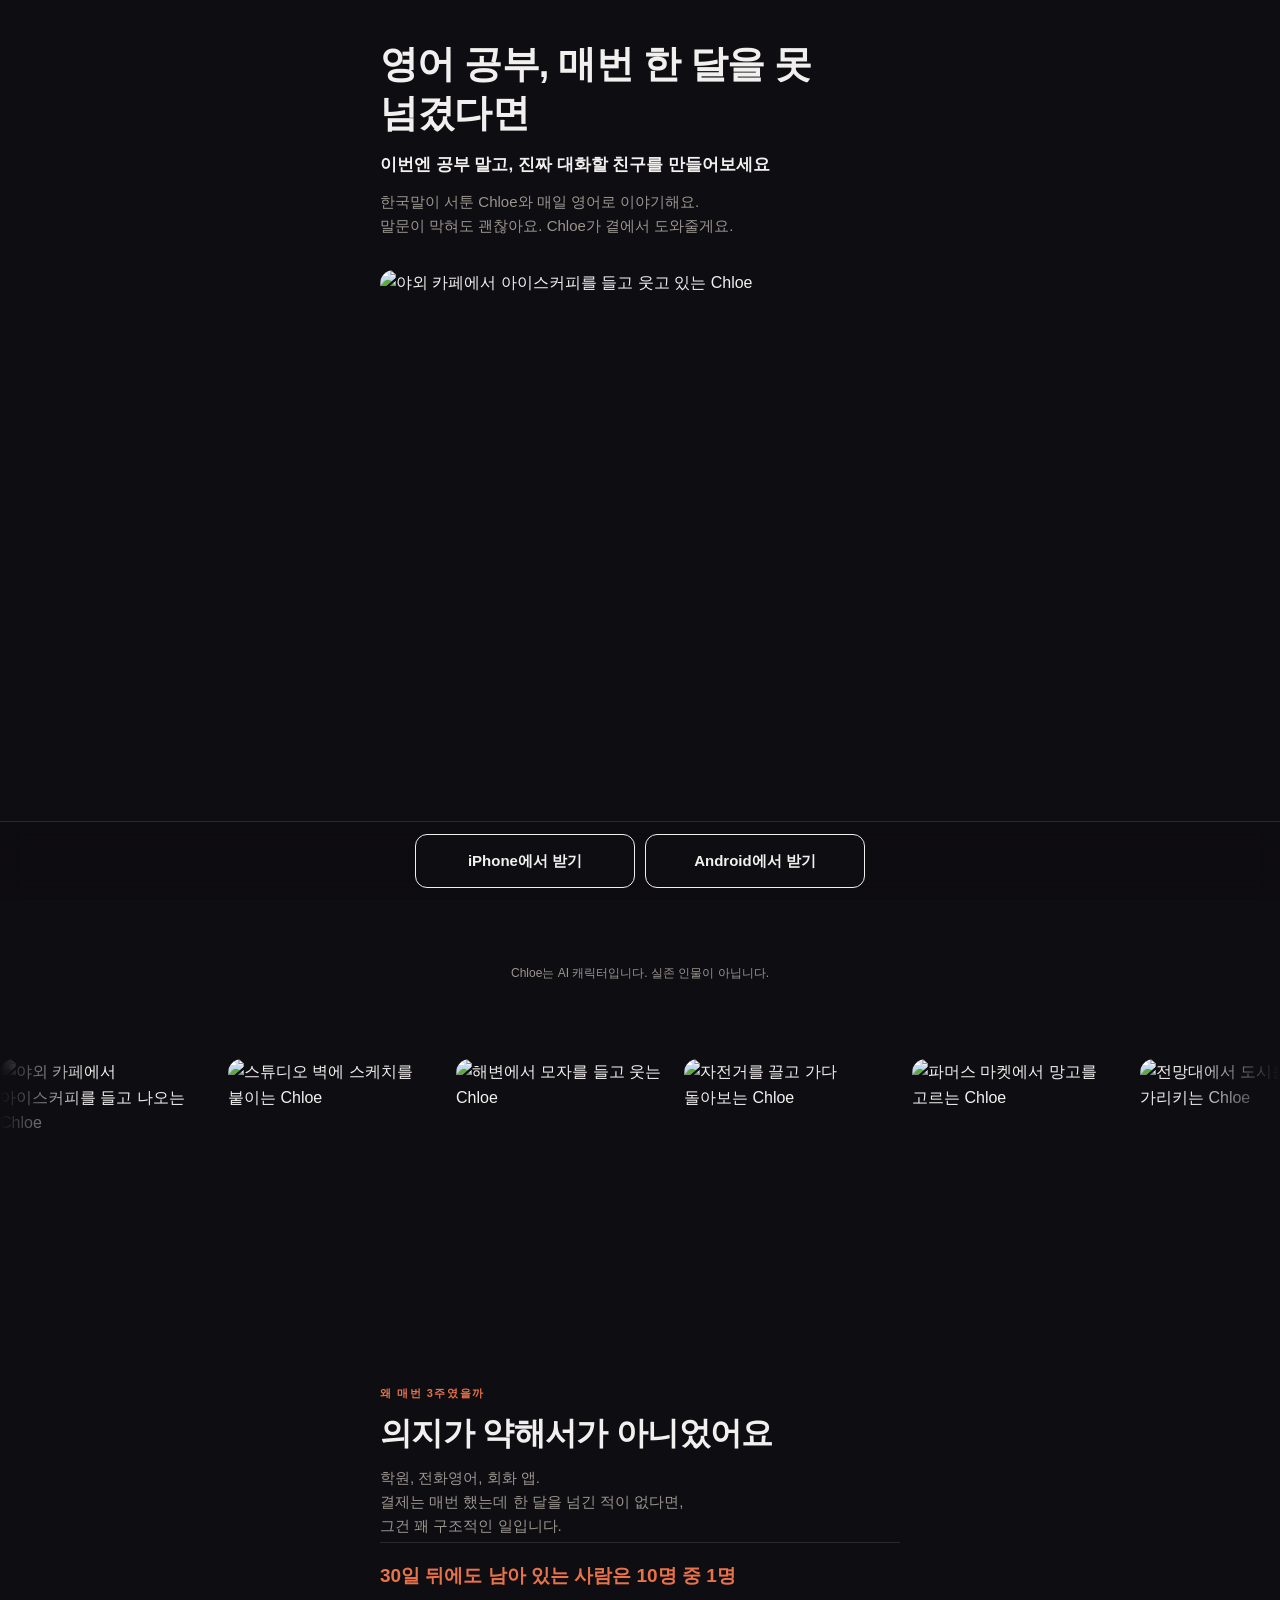
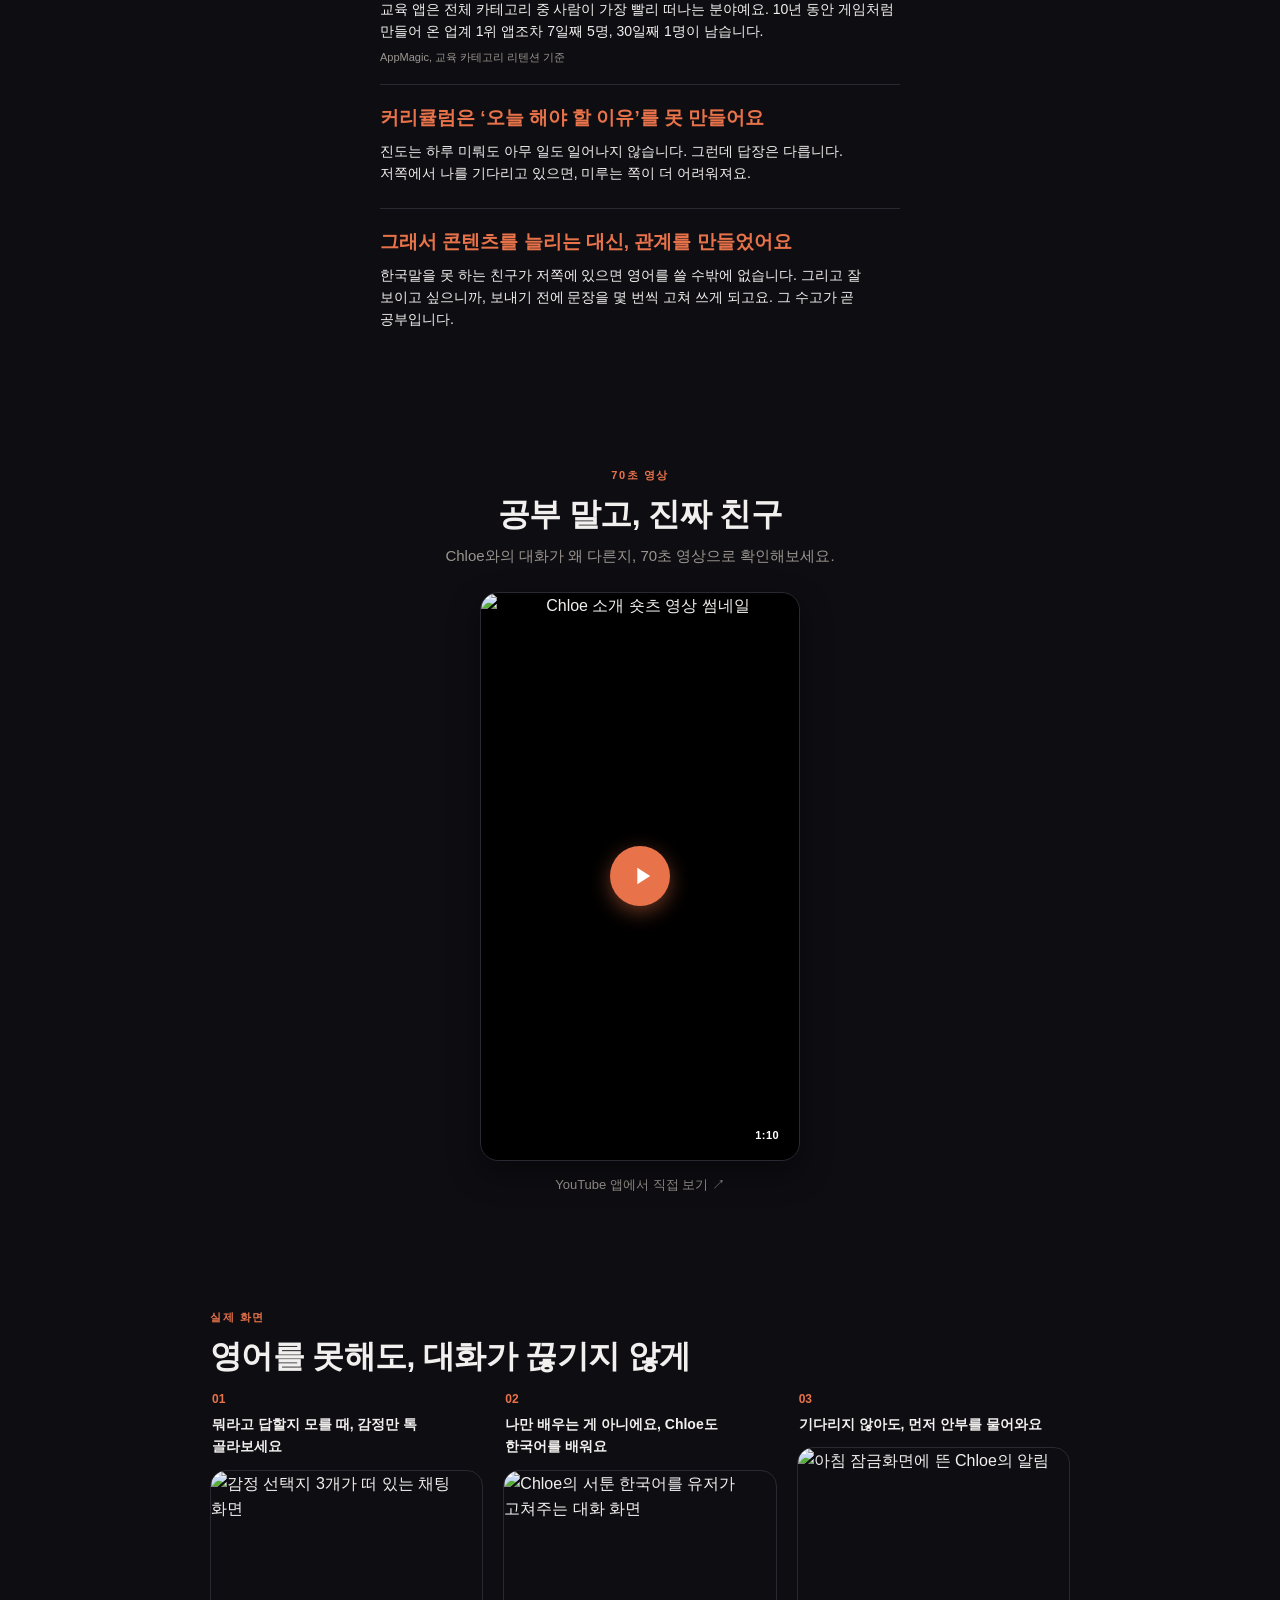
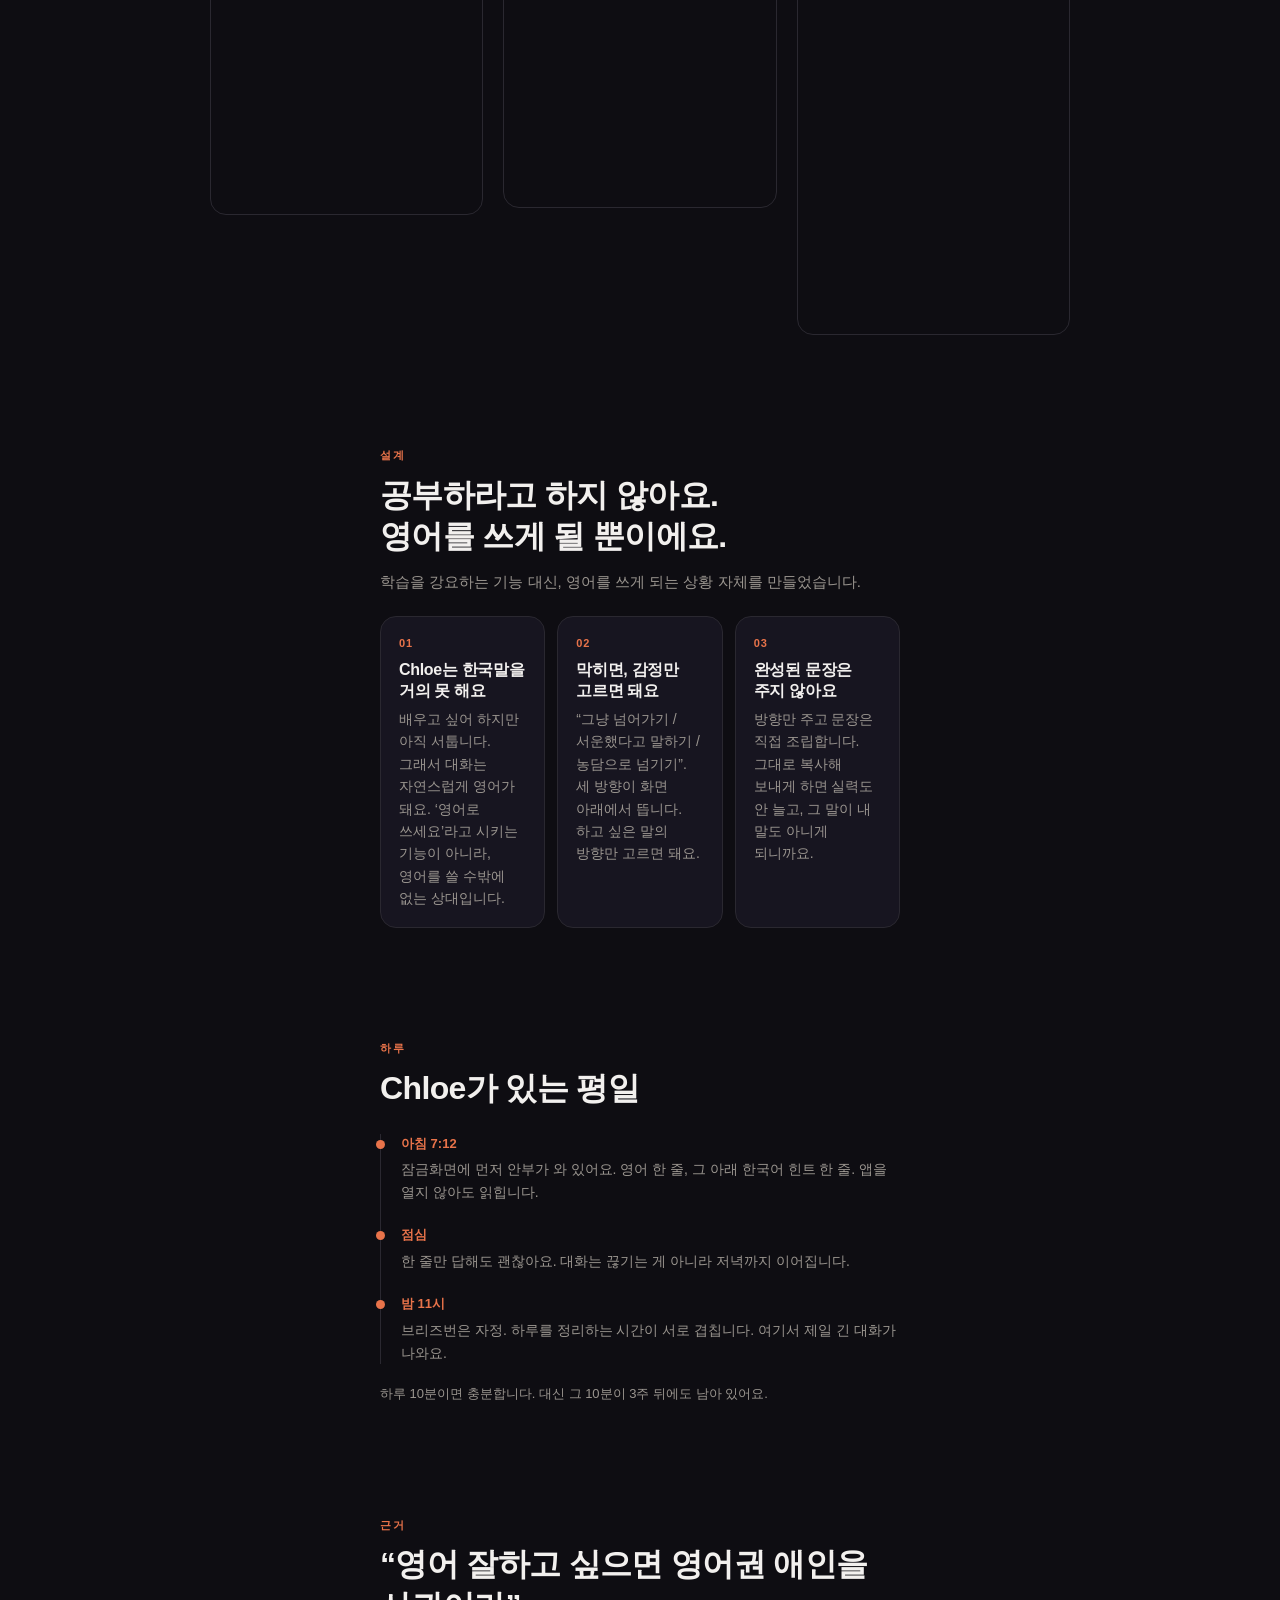
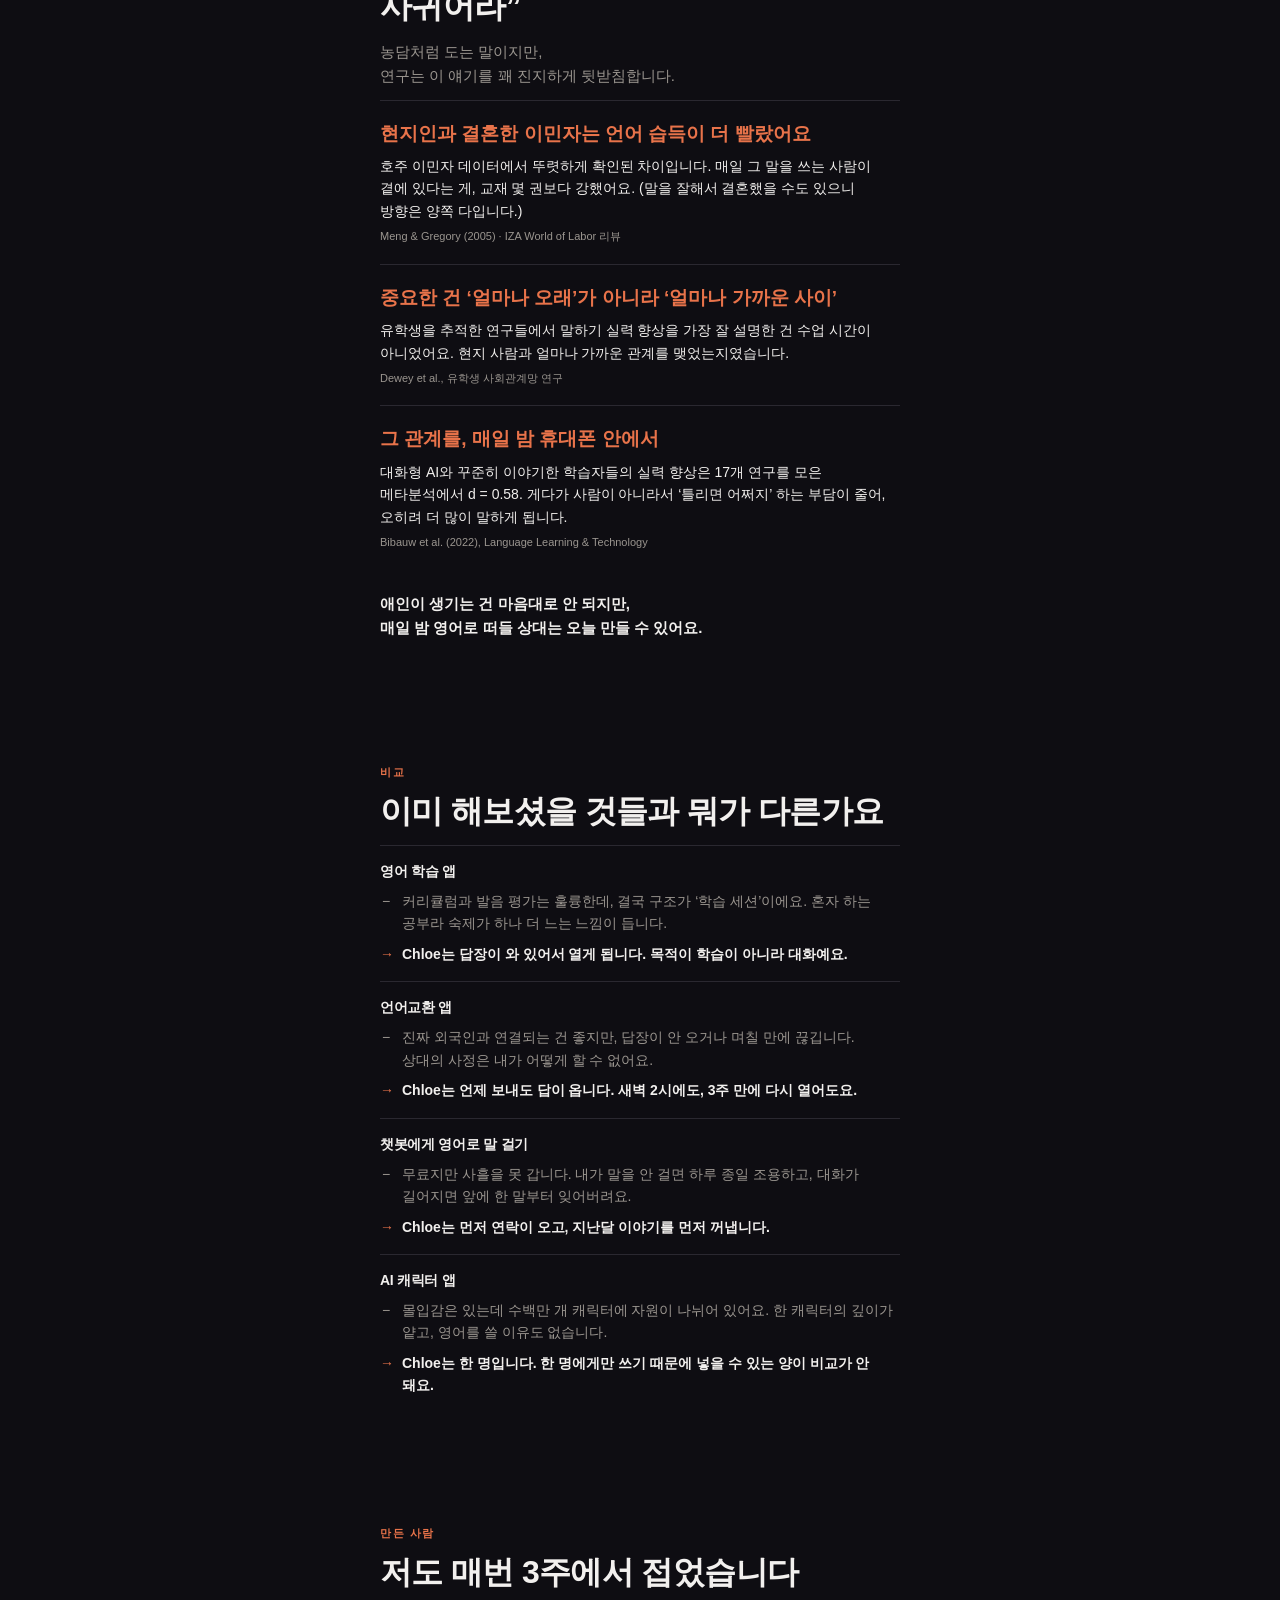
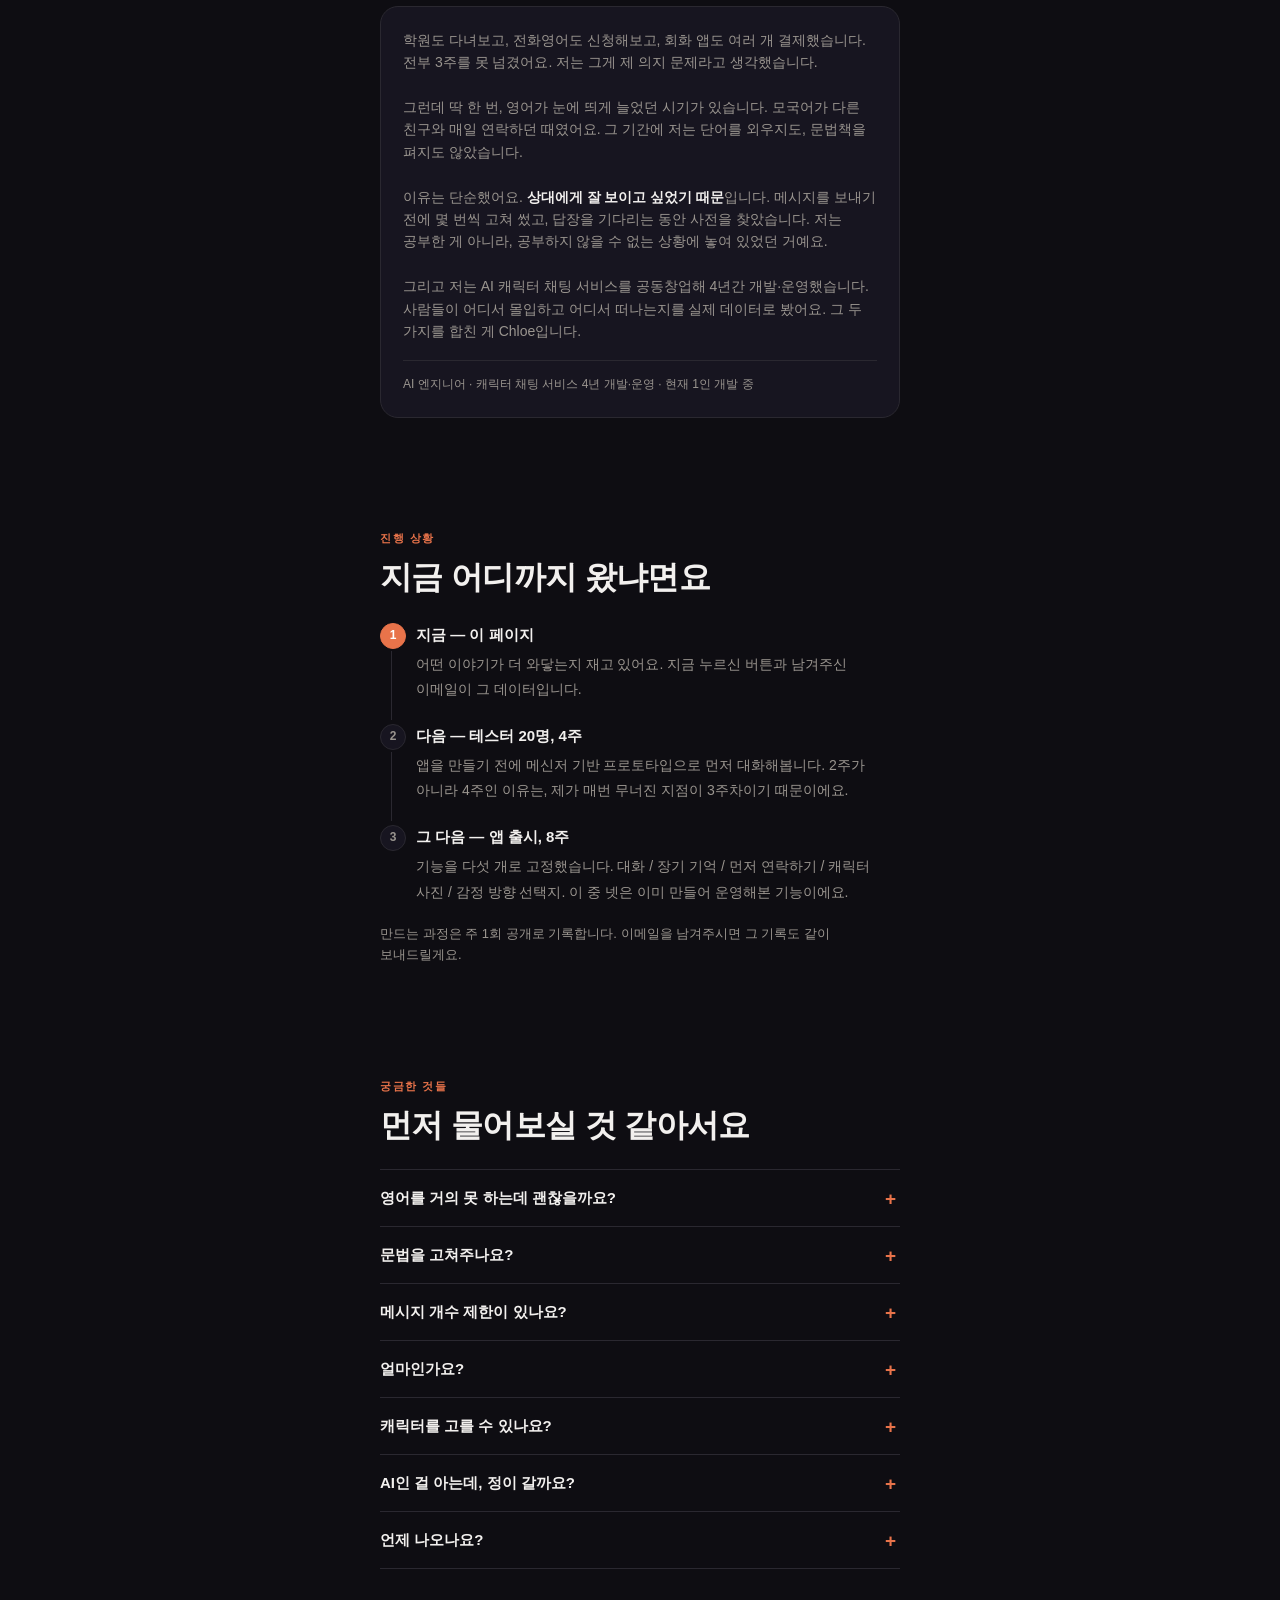
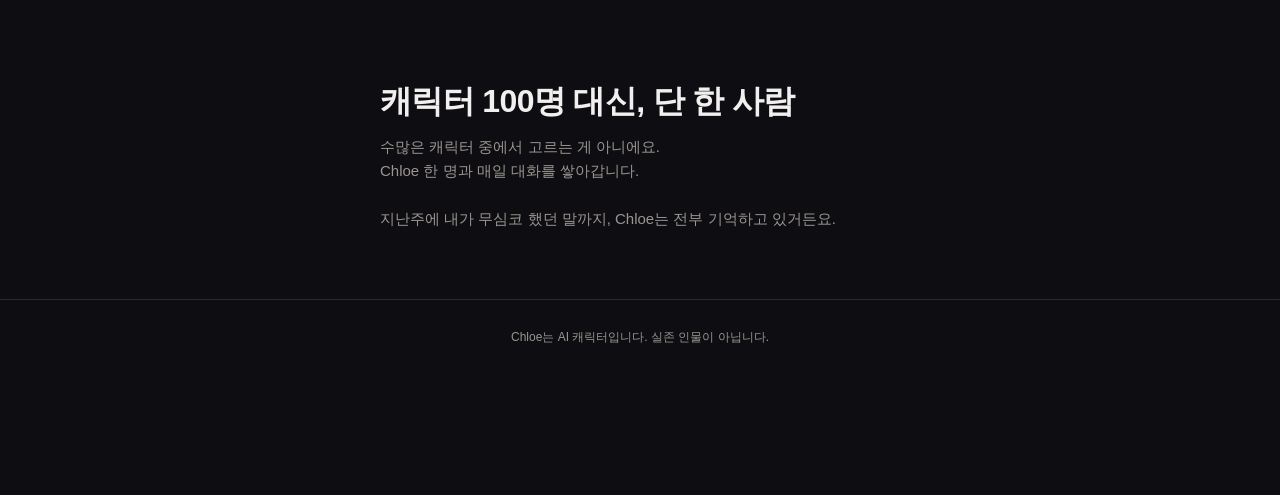
==== commit 4311b9a1: "Update a.html and b.html to reflect new video duration and add a YouTube link for direct viewing. En" ====
--- a/a.html
+++ b/a.html
@@ -12,6 +12,7 @@
 <meta name="twitter:card" content="summary_large_image">
 <link rel="icon" href="data:image/svg+xml,<svg xmlns=%22http://www.w3.org/2000/svg%22 viewBox=%220 0 32 32%22><circle cx=%2216%22 cy=%2216%22 r=%2216%22 fill=%22%23e8734a%22/><text x=%2250%%22 y=%2254%%22 text-anchor=%22middle%22 dominant-baseline=%22middle%22 fill=%22white%22 font-family=%22sans-serif%22 font-weight=%22bold%22 font-size=%2218%22>C</text></svg>">
 <meta name="robots" content="noindex">
+<meta name="referrer" content="strict-origin-when-cross-origin">
 <link rel="stylesheet" href="styles.css">
 <script type="text/javascript">
     (function(c,l,a,r,i,t,y){
@@ -87,9 +88,9 @@
 
 <!-- 영상 미리보기 -->
 <section class="screen video-section">
-  <p class="kicker">30초 영상</p>
+  <p class="kicker">70초 영상</p>
   <h2>공부 말고, 진짜 친구</h2>
-  <p class="lead">Chloe와의 대화가 왜 다른지, 30초 영상으로 확인해보세요.</p>
+  <p class="lead">Chloe와의 대화가 왜 다른지, 70초 영상으로 확인해보세요.</p>
 
   <div class="video-card" data-video-id="KyLyQW6Jbag">
     <div class="video-poster">
@@ -99,9 +100,12 @@
           <path d="M8 5v14l11-7z"/>
         </svg>
       </button>
-      <span class="video-badge">0:30</span>
-    </div>
-  </div>
+      <span class="video-badge">1:10</span>
+    </div>
+  </div>
+  <a href="https://www.youtube.com/shorts/KyLyQW6Jbag" target="_blank" rel="noopener noreferrer" class="video-yt-link">
+    YouTube 앱에서 직접 보기 ↗
+  </a>
 </section>
 
 <!-- 2스크린 -->
--- a/styles.css
+++ b/styles.css
@@ -261,3 +261,9 @@
 .video-card iframe{
   width:100%; height:100%; border:0; display:block;
 }
+.video-yt-link{
+  display:inline-flex; align-items:center; gap:5px;
+  margin-top:14px; font-size:13px; color:var(--dim);
+  text-decoration:none; transition:color .2s;
+}
+.video-yt-link:hover{color:var(--accent)}
